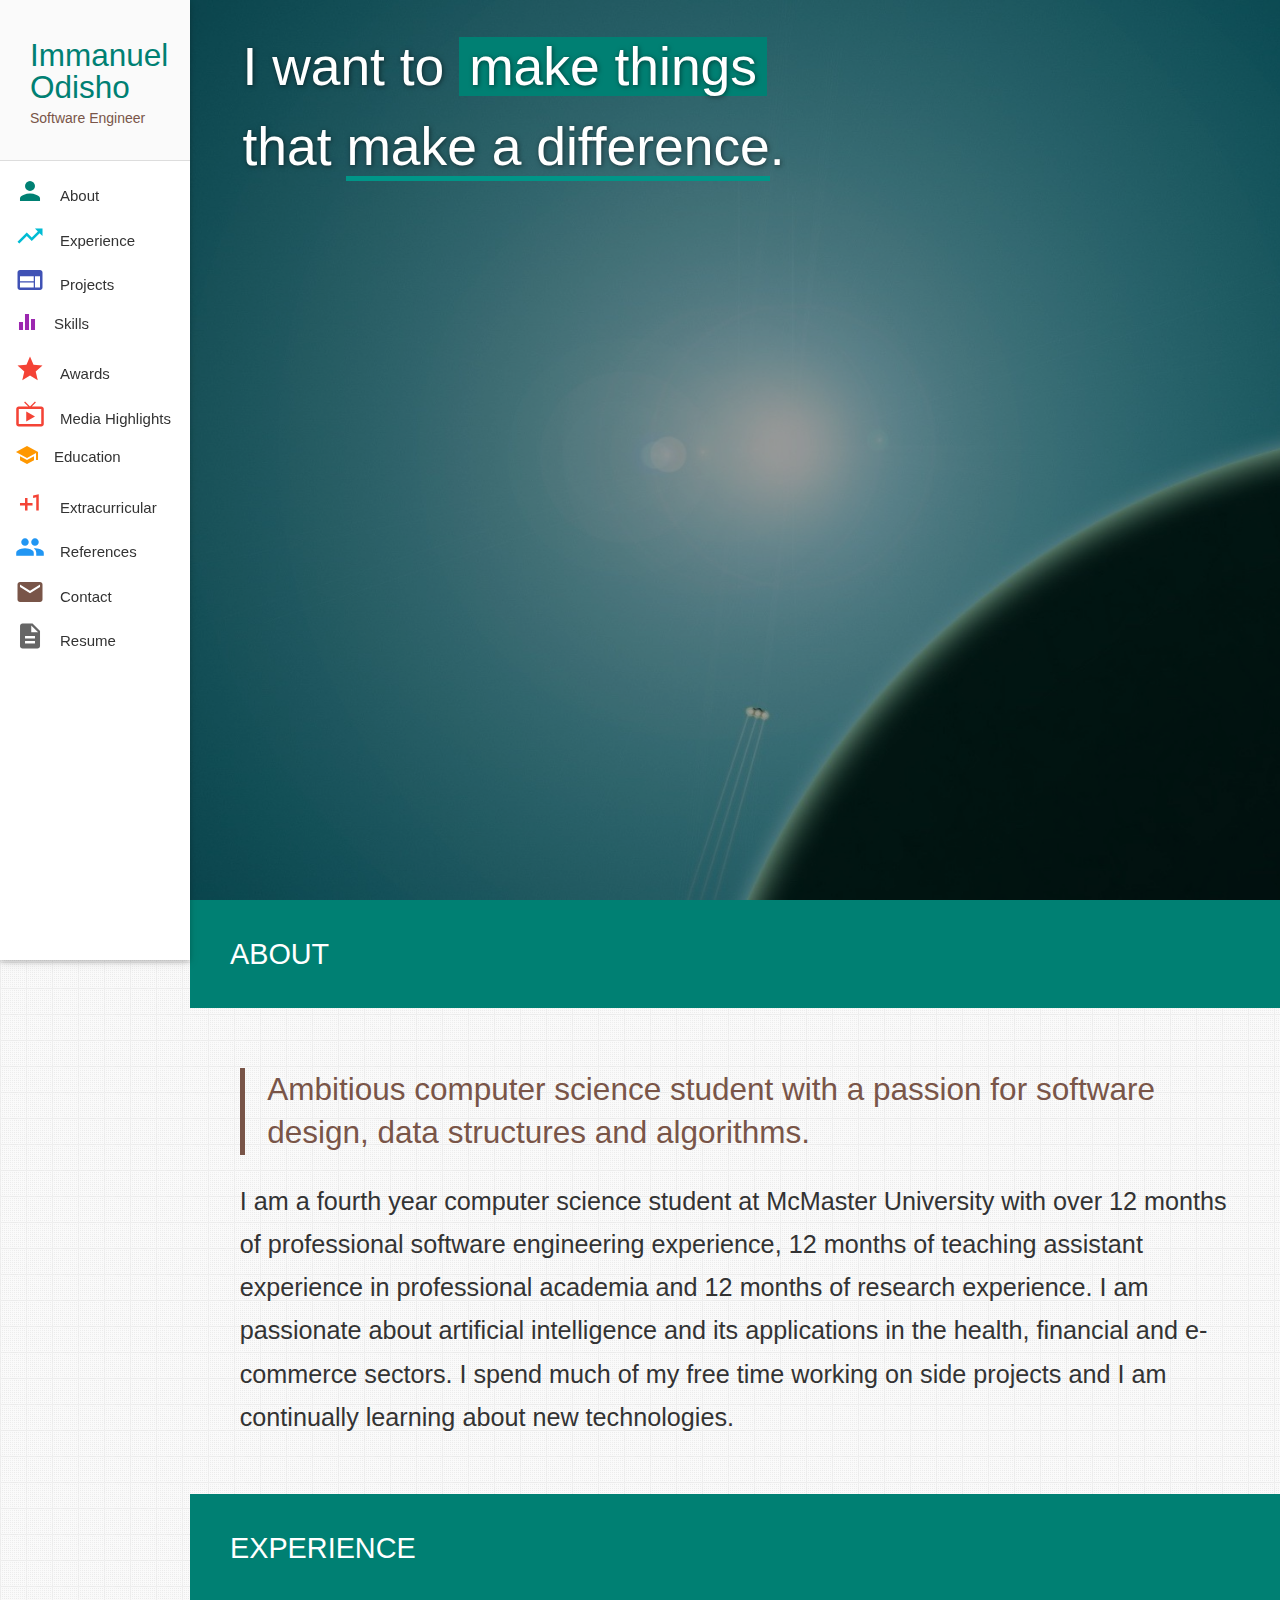
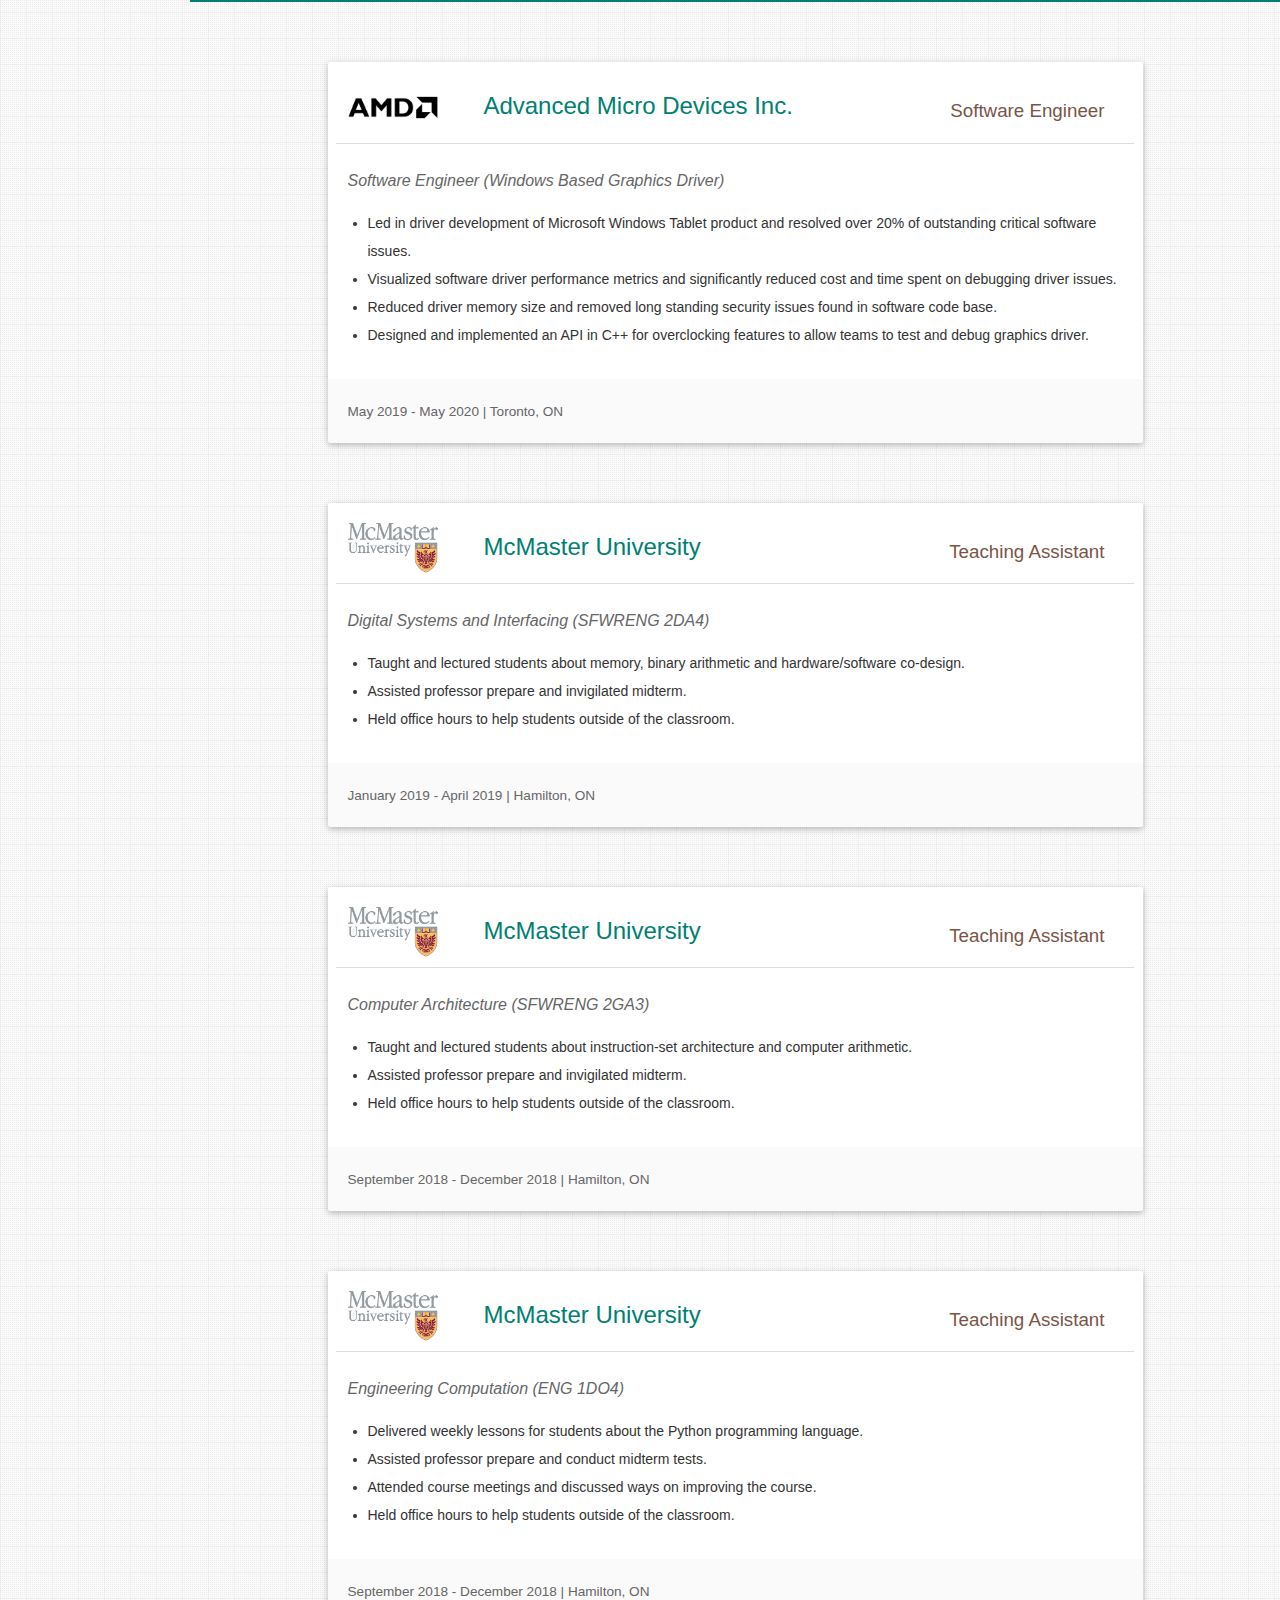
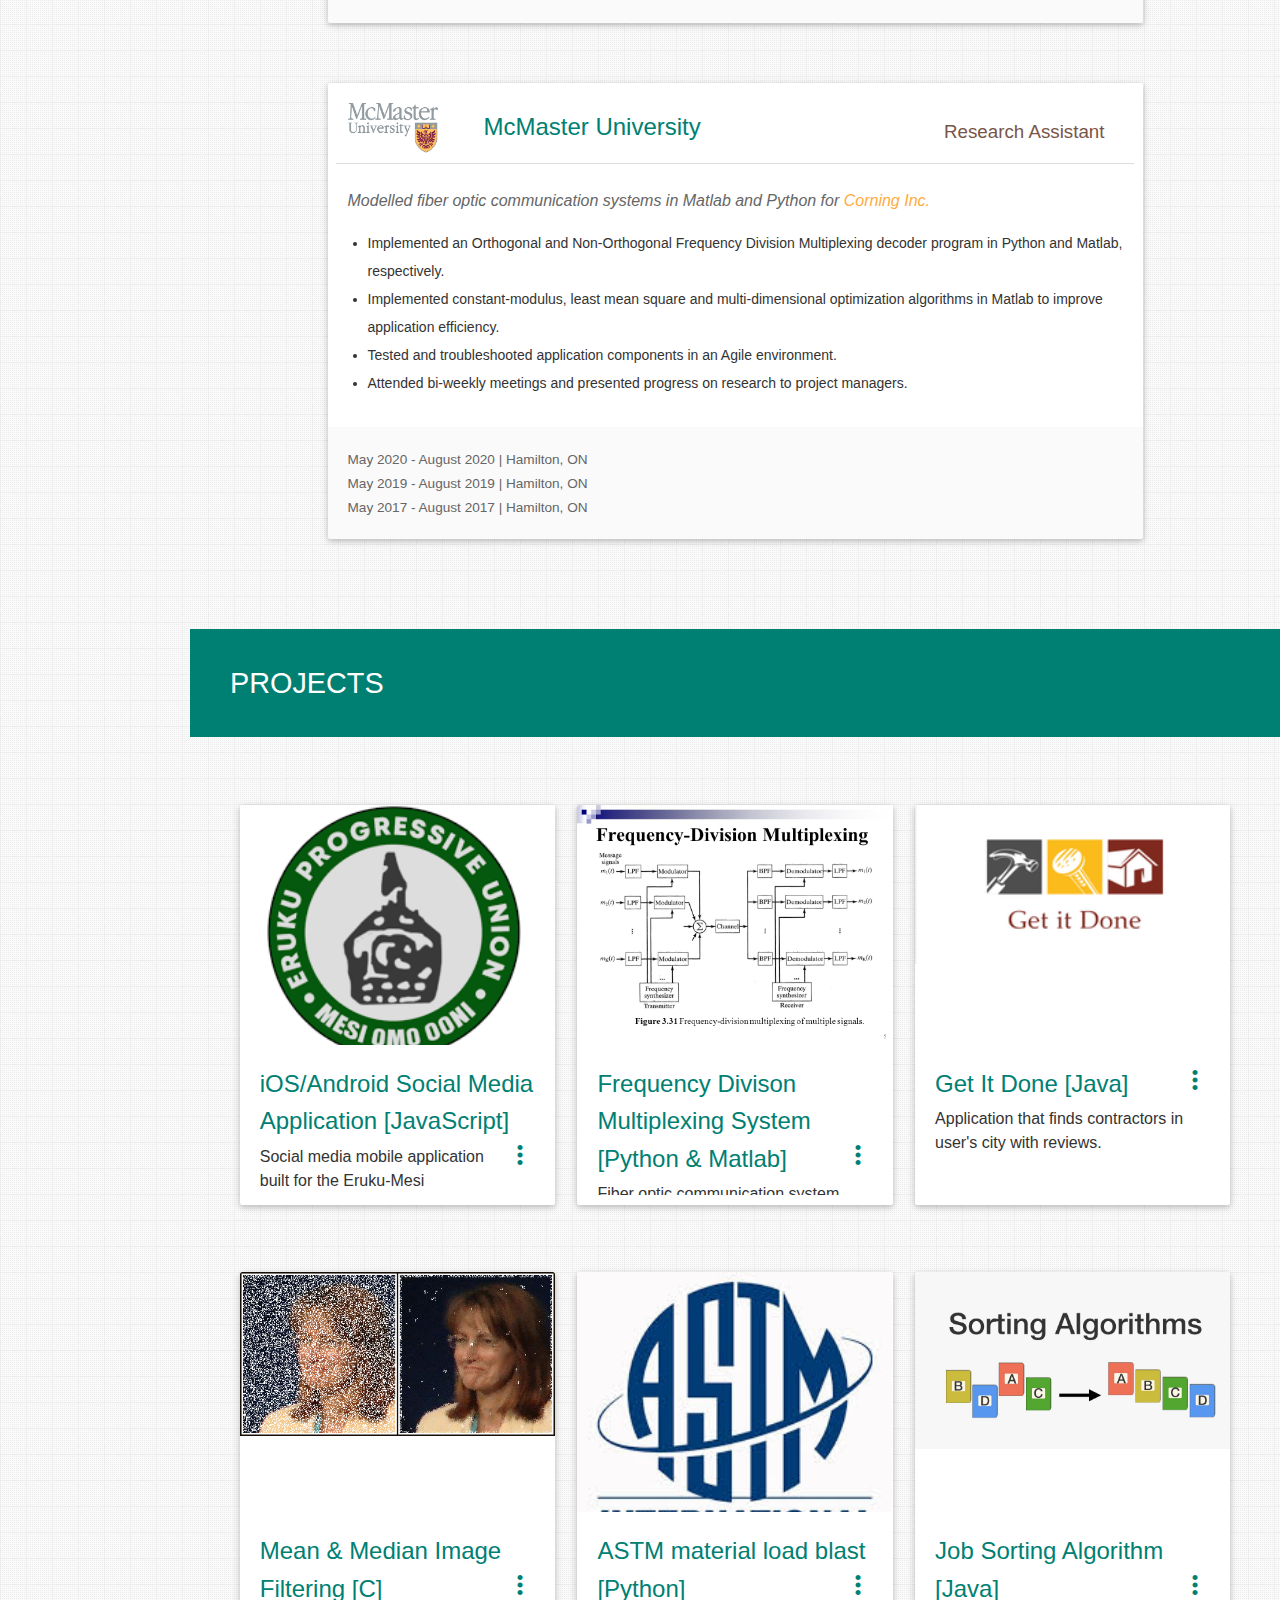
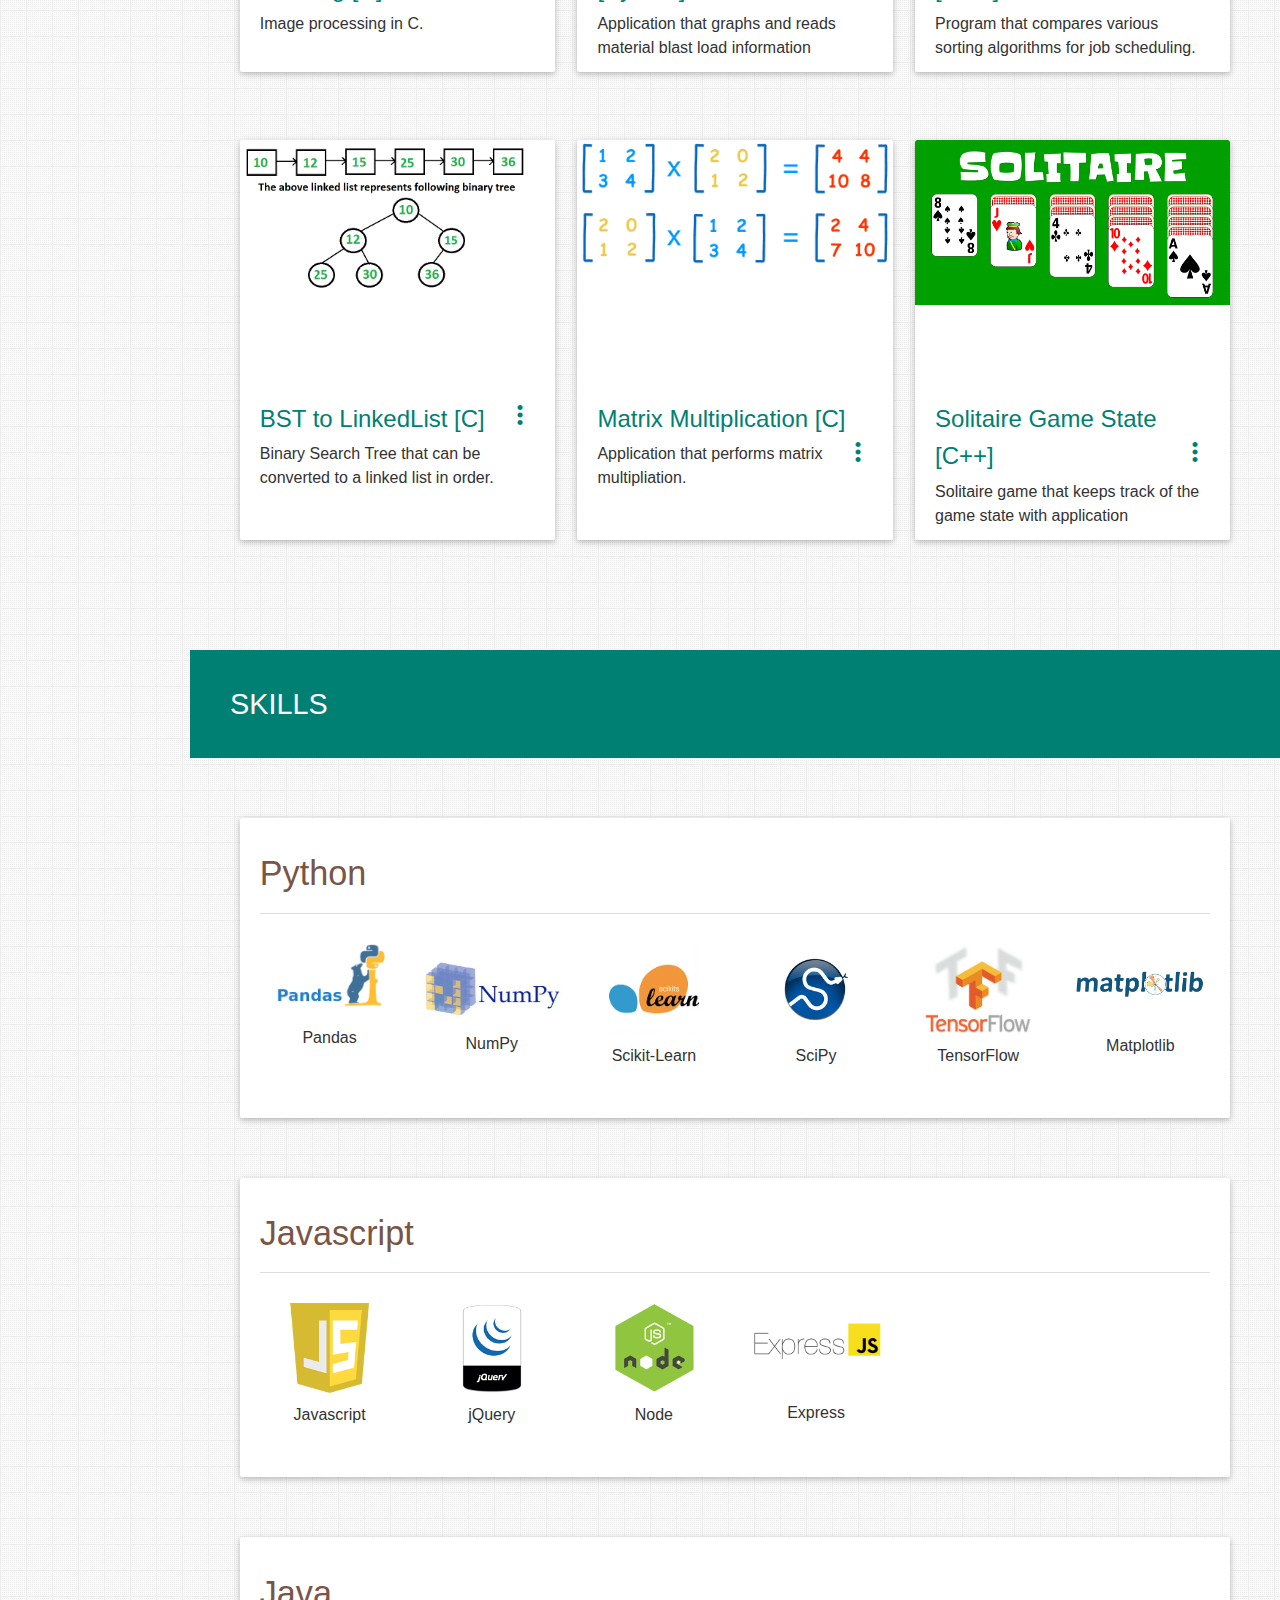
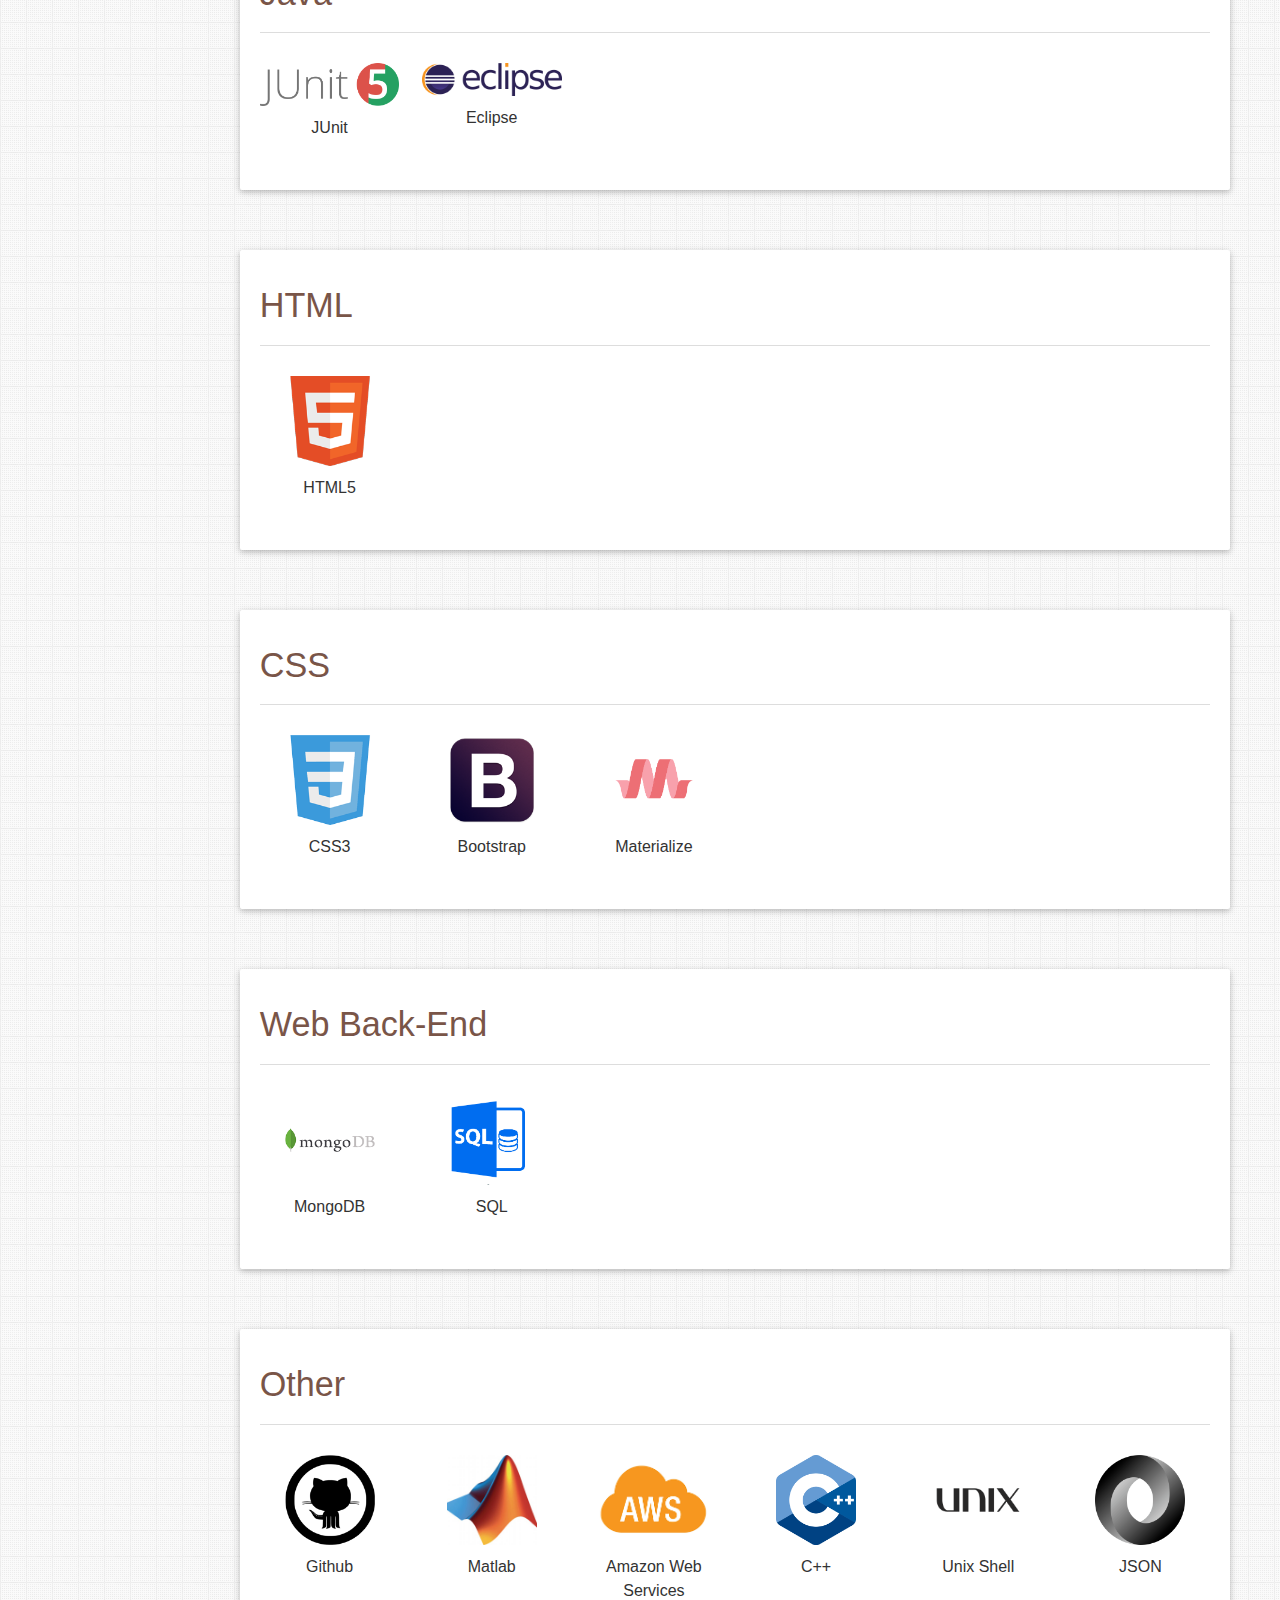
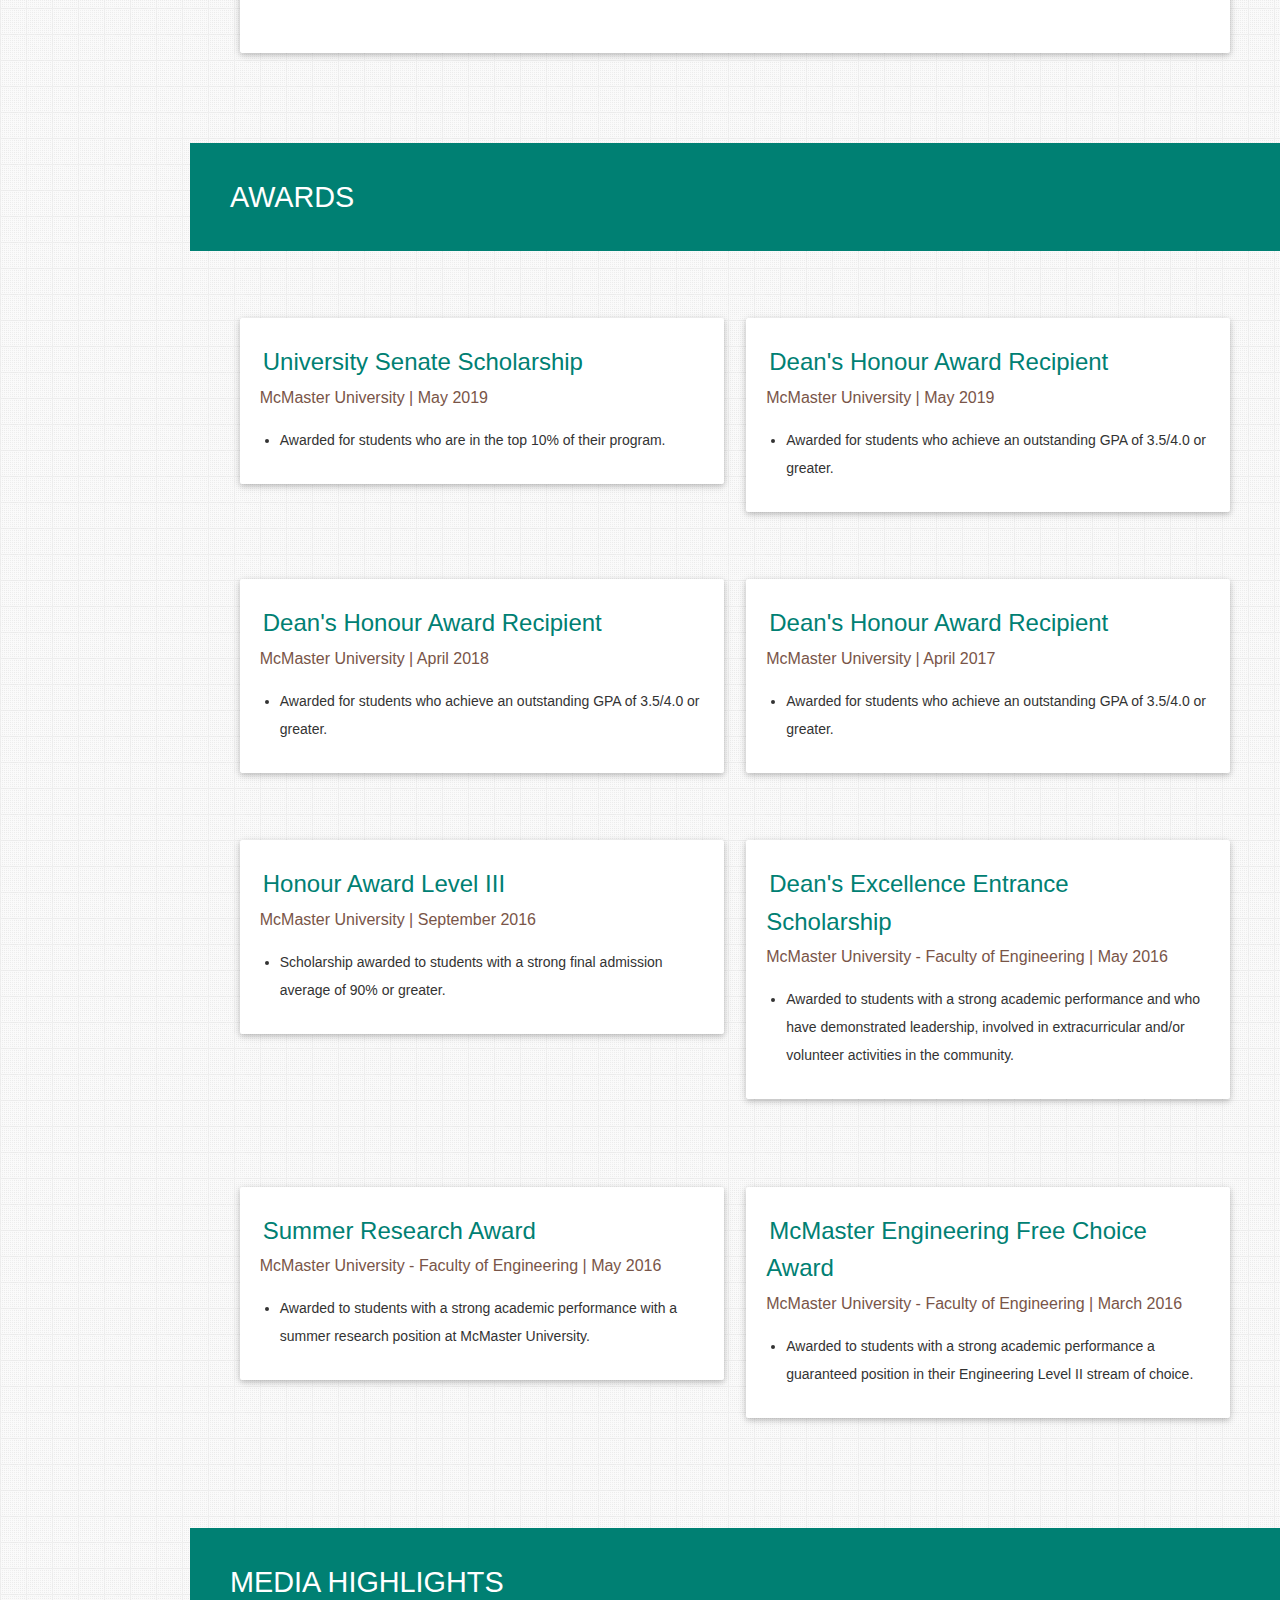
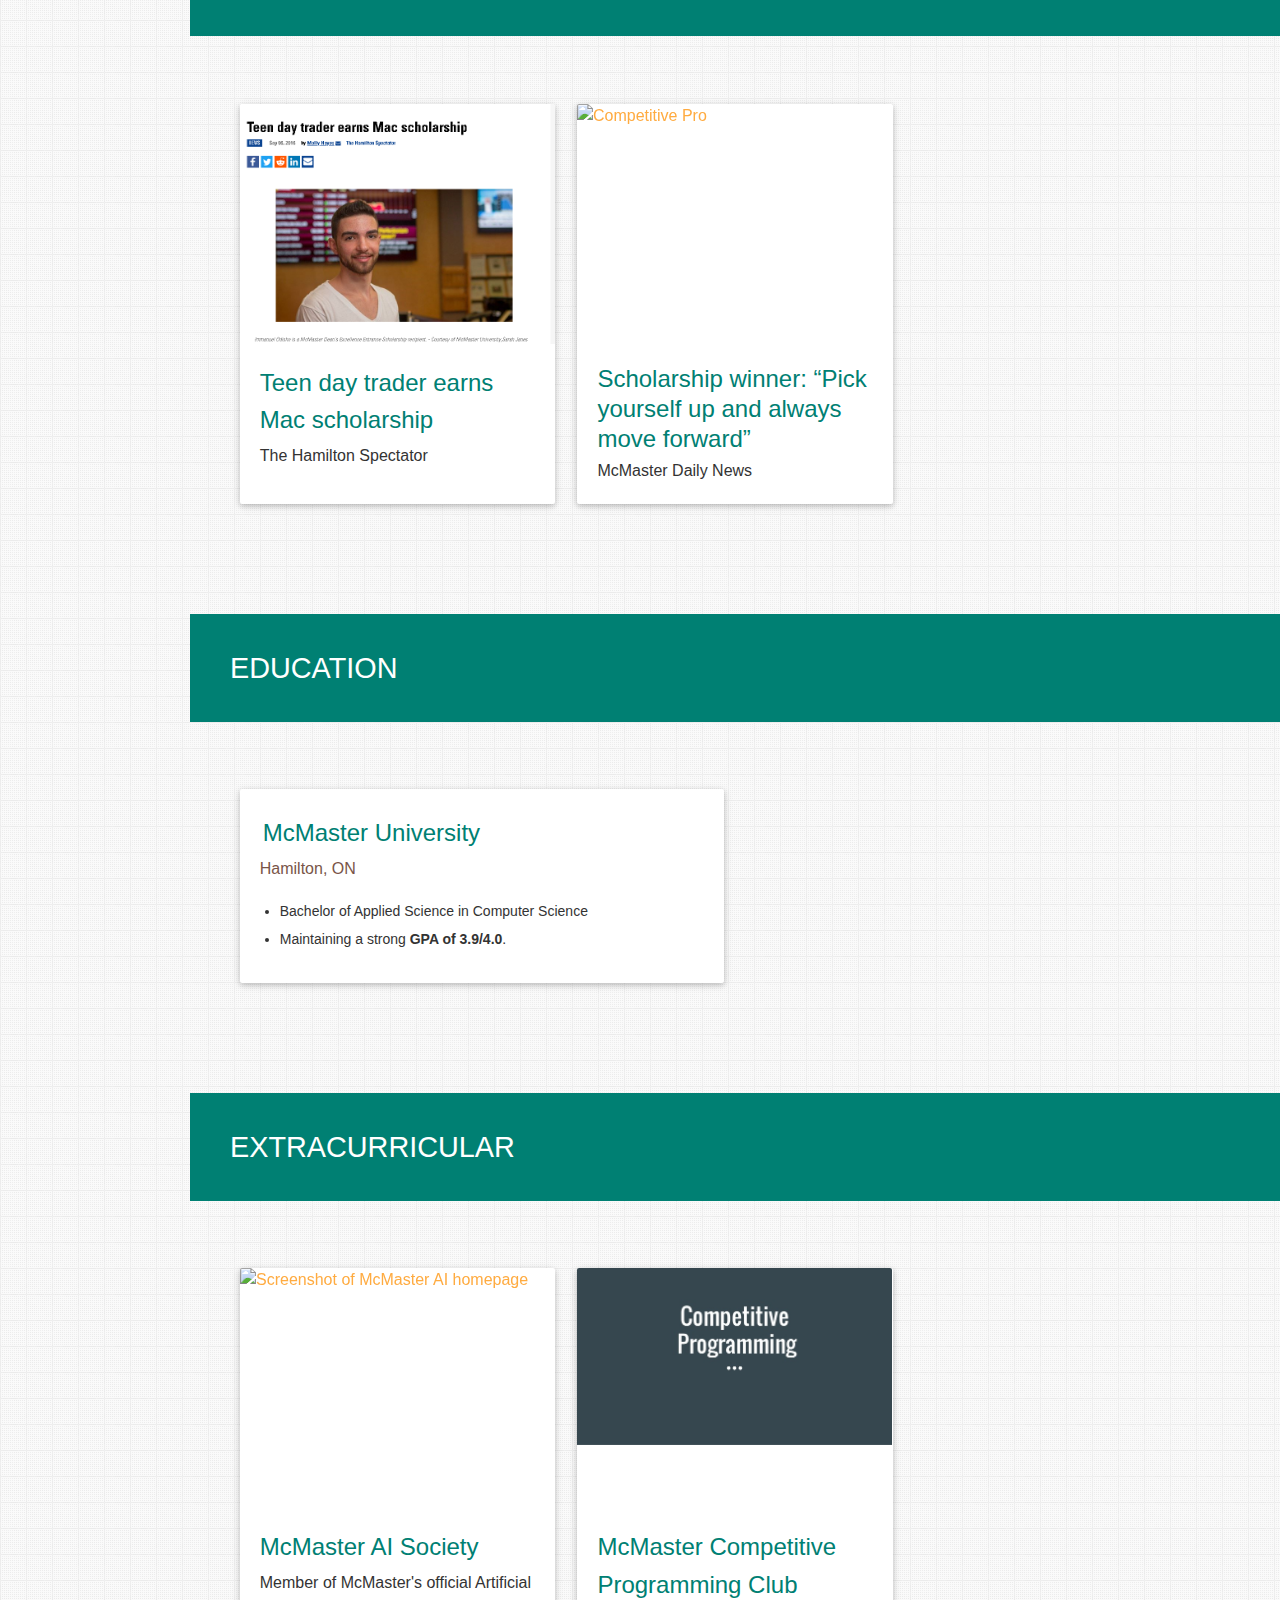
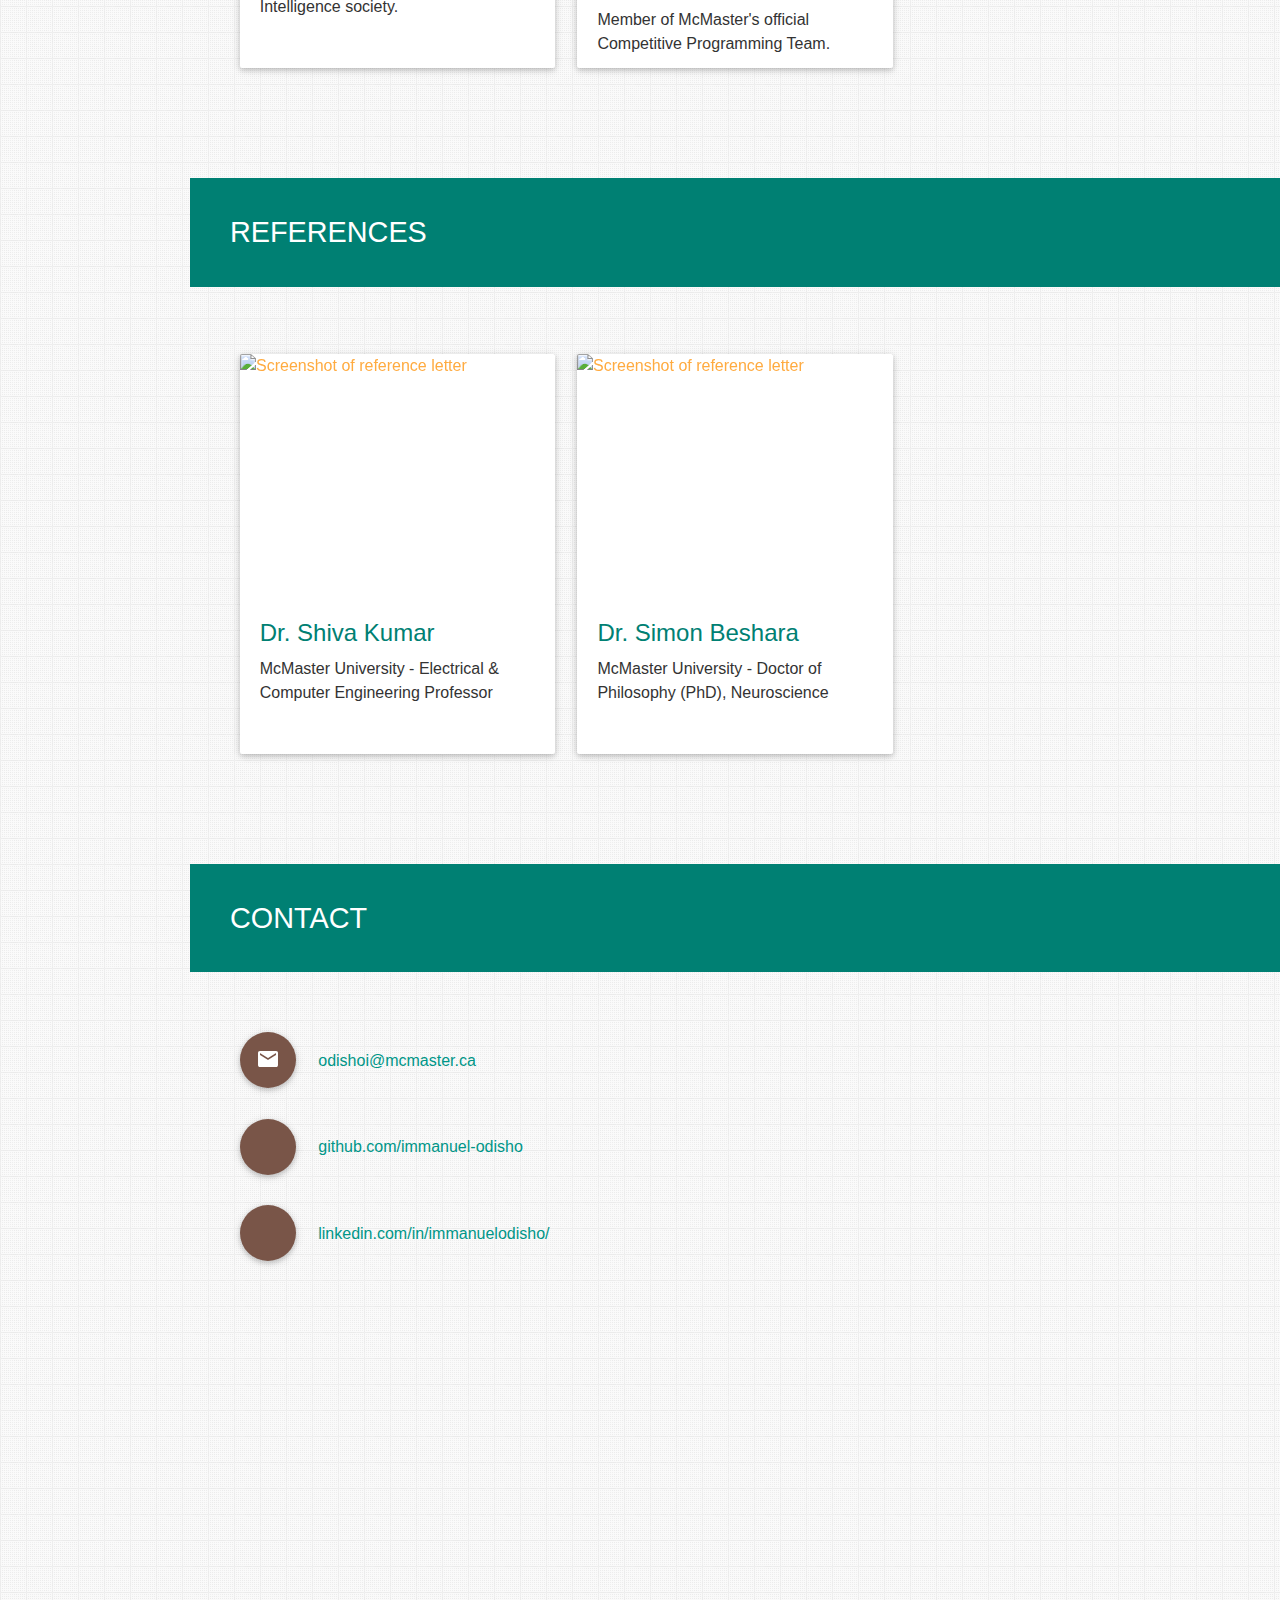
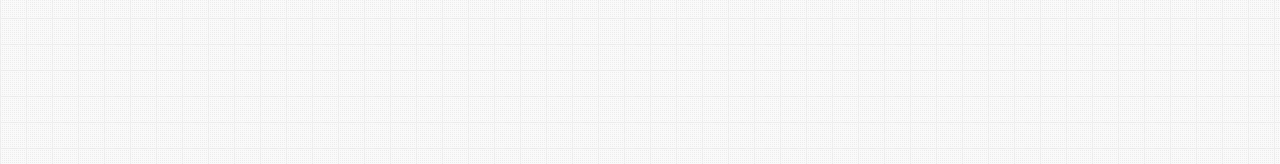
==== public/index.html @ d3ae73c1 "update relative paths" ====
<!DOCTYPE html>
<html lang="en"><head><meta http-equiv="Content-Type" content="text/html; charset=UTF-8">
    
    <meta name="viewport" content="width=device-width initial-scale=1">
    <meta http-equiv="X-UA-Compatible" content="IE=edge">
    <!-- Materialize - Compiled and minified CSS-->
    <link rel="stylesheet" href="./static/css/materialize.min.css">
    <!-- Font Awesome Icon - CSS-->
    <link rel="stylesheet" href="https://use.fontawesome.com/releases/v5.2.0/css/all.css" integrity="sha384-hWVjflwFxL6sNzntih27bfxkr27PmbbK/iSvJ+a4+0owXq79v+lsFkW54bOGbiDQ" crossorigin="anonymous">
     <link href="https://fonts.googleapis.com/icon?family=Material+Icons" rel="stylesheet">
    <!-- Custom Styles-->
    <link rel="stylesheet" href="./static/css/style.css">
    <title>Immanuel Odisho | Software Engineer</title>
    <!-- Open Graph-->
    <meta property="og:locale" content="en_US">
    <meta property="og:type" content="website">
    <meta property="og:title" content="Immanuel Odisho | Software Engineer">
    <meta property="og:description" content="I want to make things that make a difference.">
    <meta property="og:url" content="immanuelodisho.com">
    <meta property="og:site_name" content="Immanuel Odisho | Software Engineer">
    <meta property="article:publisher" content="immanuelodisho.com">
    <meta name="author" content="Immanule Odisho">
    <meta name="description" content="I want to make things that make a difference.">
    <meta name="msapplication-TileColor" content="#ffffff">
    <meta name="theme-color" content="#ffffff">
    <link rel="icon" type="image/png" sizes="192x192" href="http://immanuelodisho.com/static/img/android-icon-192x192.png">

  </head>
  <body>
    <!-- Navigation Menu-->
    <nav class="hide-on-small-only">
      <ul class="side-nav fixed section table-of-contents">
        <li class="logo"><a id="logo-container" aria-label="Navigate to the beginning of the page" href="#intro" class="brand-logo teal-text active">
            <h1>Immanuel Odisho<span class="brown-text light">Software Engineer</span></h1></a></li>
        <li class="bold"><a aria-label="Navigate to the About section" href="#about" class="waves-effect waves-dark teal-text"><i class="material-icons small">person</i><span>About</span></a></li>
        <li class="bold"><a aria-label="Navigate to the Experience section" href="#experience" class="waves-effect waves-dark cyan-text"><i class="material-icons small">trending_up</i><span>Experience</span></a></li>
        <li class="bold"><a aria-label="Navigate to the Projects section" href="#projects" class="waves-effect waves-dark indigo-text"><i class="material-icons small">web</i><span>Projects</span></a></li>
        <li class="bold"><a aria-label="Navigate to the Skills section" href="#skills" class="waves-effect waves-dark purple-text"><i class="material-icons">equalizer</i><span>Skills</span></a></li>
        <li class="bold"><a aria-label="Navigate to the Awards section" href="#awards" class="waves-effect waves-dark red-text"><i class="material-icons small">grade</i><span>Awards</span></a></li>
        <li class="bold"><a aria-label="Navigate to the Media Highlights section" href="#media-highlights" class="waves-effect waves-dark red-text"><i class="material-icons small">live_tv</i><span>Media Highlights</span></a></li>
        <li class="bold"><a aria-label="Navigate to the Education section" href="#education" class="waves-effect waves-dark orange-text"><i class="material-icons">school</i><span>Education</span></a></li>
        <li class="bold"><a aria-label="Navigate to the extracurricular section" href="#extracurricular" class="waves-effect waves-dark red-text"><i class="material-icons small">plus_one</i><span>Extracurricular</span></a></li>
        <li class="bold"><a aria-label="Navigate to the References section" href="#references" class="waves-effect waves-dark blue-text"><i class="material-icons small">people</i><span>References</span></a></li>
        <li class="bold"><a aria-label="Navigate to the Contact section" href="#contact" class="waves-effect waves-dark brown-text"><i class="material-icons small">email</i><span>Contact</span></a></li>
        <li class="bold"><a aria-label="Open Immanuel resume" href="https://drive.google.com/file/d/1Aqp8Nbj90YHOdrO3Jt0qPQh-LtTSHjSW/view?usp=sharing" class="waves-effect waves-dark grey-text"><i class="material-icons small">description</i><span>Resume</span></a></li>
      </ul>
    </nav>
    <nav class="hide-on-large only trigger z-depth-1"><a aria-label="Toggle visibility of the mobile navbar" href="#" data-activates="slide-out" class="button-collapse"><i class="material-icons small">menu</i></a>
      <div class="name-title"><a id="name" aria-label="Navigate to the beginning of the page" href="#main" class="teal-text">Immanuel Odisho</a><span class="brown-text light">Software Engineer</span></div>
    </nav>
    <nav class="hide-on-large only">
      <ul id="slide-out" class="side-nav" style="width: 190px; left: -200px;">
        <li class="bold"><a aria-label="Navigate to the About section" href="#about" class="waves-effect waves-dark teal-text"><i class="material-icons small">person</i><span>About</span></a></li>
        <li class="bold"><a aria-label="Navigate to the Experience section" href="#experience" class="waves-effect waves-dark cyan-text"><i class="material-icons small">trending_up</i><span>Experience</span></a></li>
        <li class="bold"><a aria-label="Navigate to the Projects section" href="#projects" class="waves-effect waves-dark indigo-text"><i class="material-icons small">web</i><span>Projects</span></a></li>
        <li class="bold"><a aria-label="Navigate to the Skills section" href="#skills" class="waves-effect waves-dark purple-text"><i class="material-icons small">equalizer</i><span>Skills</span></a></li>
        <li class="bold"><a aria-label="Navigate to the Awards section" href="#awards" class="waves-effect waves-dark red-text"><i class="material-icons small">grade</i><span>Awards</span></a></li>
        <li class="bold"><a aria-label="Navigate to the media Highlights section" href="#media-highlights" class="waves-effect waves-dark red-text"><i class="material-icons small">live_tv</i><span>Media Highlights</span></a></li>
        <li class="bold"><a aria-label="Navigate to the Education section" href="#education" class="waves-effect waves-dark orange-text"><i class="material-icons small">school</i><span>Education</span></a></li>
        <li class="bold"><a aria-label="Navigate to the extracurricular section" href="#extracurricular" class="waves-effect waves-dark"><i class="material-icons small">plus_one</i><span>Extracurricular</span></a></li>
        <li class="bold"><a aria-label="Navigate to the references section" href="#references" class="waves-effect waves-dark blue-text"><i class="material-icons small">people</i><span>References</span></a></li>
        <li class="bold"><a aria-label="Navigate to the Contact section" href="#contact" class="waves-effect waves-dark brown-text"><i class="material-icons small">email</i><span>Contact</span></a></li>
        <li class="bold"><a aria-label="Open Immanuel's Resume" href="https://drive.google.com/file/d/1Aqp8Nbj90YHOdrO3Jt0qPQh-LtTSHjSW/view?usp=sharing" class="waves-effect waves-dark grey-text"><i class="material-icons small">description</i><span>Resume</span></a></li>
      </ul>
    </nav>
    <!-- Main Content-->
    <main>
      <section id="intro" class="section scrollspy full-height">
        <div class="overlay"></div>
        <div class="container">
          <h2>I want to <span class="teal">make things</span><br>that <span class="underline">make a difference</span>.</h2>
        </div>
      </section>
      <section id="about" class="section scrollspy">
        <h3 class="page-title white-text teal">About</h3>
        <div class="container flow-text">
          <blockquote>
            <h2>Ambitious computer science student with a passion for software design, data structures and algorithms.</h2>
          </blockquote>
          <p>I am a fourth year computer science student at McMaster University with over 12 months of professional <strong>software engineering experience</strong>, 12 months of <strong>teaching assistant experience in professional academia</strong> and 12 months of <strong>research experience</strong>. I am passionate about artificial intelligence and its applications in the health, financial and e-commerce sectors. I spend much of my free time working on side projects and I am continually learning about new technologies.  </p>
        </div>
      </section>
      <section id="experience" class="section scrollspy">
        <h3 class="page-title white-text teal">Experience</h3>
        <div class="container">
          <div class="card">
            <div class="card-content">
              <div class="row">
                <div class="col s12 m2"><a href="https://www.amd.com" target="_blank"><img alt="AMD logo" src="./static/img/amd.png" class="responsive-img center-block"></a></div>
                <div class="col s12 m10">
                  <p><span class="card-title"><a href="https://www.amd.com" target="_blank" class="teal-text hoverline">Advanced Micro Devices Inc.</a></span></p>
                </div>
              </div>
              <div class="role brown-text">Software Engineer</div>
              <p><em class="grey-text">Software Engineer (Windows Based Graphics Driver)</em></p>
              <ul>
                <li>Led in driver development of Microsoft Windows Tablet product and resolved over 20% of outstanding critical software issues.</li>
                <li>Visualized software driver performance metrics and significantly reduced cost and time spent on debugging driver issues.</li>
                <li>Reduced driver memory size and removed long standing security issues found in software code base.</li>
                <li>Designed and implemented an API in C++ for overclocking features to allow teams to test and debug graphics driver.</li>
              </ul>
            </div>
            <div class="card-action"><span>May 2019 - May 2020  |  Toronto, ON</span></div>
          </div>
          <div class="card">
            <div class="card-content">
              <div class="row">
                <div class="col s12 m2"><a href="https://www.eng.mcmaster.ca/cas" target="_blank"><img alt="McMaster University logo" src="./static/img/download.png" class="responsive-img center-block"></a></div>
                <div class="col s12 m10">
                  <p><span class="card-title"><a href="https://www.eng.mcmaster.ca/cas" target="_blank" class="teal-text hoverline">McMaster University</a></span></p>
                </div>
              </div>
              <div class="role brown-text">Teaching Assistant</div>
              <p><em class="grey-text">Digital Systems and Interfacing (SFWRENG 2DA4)</em></p>
              <ul>
                <li>Taught and lectured students about memory, binary arithmetic and hardware/software co-design.</li>
                <li>Assisted professor prepare and invigilated midterm.</li>
                <li>Held office hours to help students outside of the classroom.</li>
              </ul>
            </div>
            <div class="card-action"><span>January 2019 - April 2019  |  Hamilton, ON</span></div>
          </div>
          <div class="card">
            <div class="card-content">
              <div class="row">
                <div class="col s12 m2"><a href="https://www.eng.mcmaster.ca/cas" target="_blank"><img alt="McMaster University logo" src="./static/img/download.png" class="responsive-img center-block"></a></div>
                <div class="col s12 m10">
                  <p><span class="card-title"><a href="https://www.eng.mcmaster.ca/cas" target="_blank" class="teal-text hoverline">McMaster University</a></span></p>
                </div>
              </div>
              <div class="role brown-text">Teaching Assistant</div>
              <p><em class="grey-text">Computer Architecture (SFWRENG 2GA3)</em></p>
              <ul>
                <li>Taught and lectured students about instruction-set architecture and computer arithmetic.</li>
                <li>Assisted professor prepare and invigilated midterm.</li>
                <li>Held office hours to help students outside of the classroom.</li>
              </ul>
            </div>
            <div class="card-action"><span>September 2018 - December 2018  |  Hamilton, ON</span></div>
          </div>
          <div class="card">
            <div class="card-content">
              <div class="row">
                <div class="col s12 m2"><a href="https://www.eng.mcmaster.ca/cas" target="_blank"><img alt="McMaster University logo" src="./static/img/download.png" class="responsive-img center-block"></a></div>
                <div class="col s12 m10">
                  <p><span class="card-title"><a href="https://www.eng.mcmaster.ca/cas" target="_blank" class="teal-text hoverline">McMaster University</a></span></p>
                </div>
              </div>
              <div class="role brown-text">Teaching Assistant</div>
              <p><em class="grey-text">Engineering Computation (ENG 1DO4)</em></p>
              <ul>
                <li>Delivered weekly lessons for students about the Python programming language.</li>
                <li>Assisted professor prepare and conduct midterm tests.</li>
                <li>Attended course meetings and discussed ways on improving the course.</li>
                <li>Held office hours to help students outside of the classroom.</li>
              </ul>
            </div>
            <div class="card-action"><span>September 2018 - December 2018  |  Hamilton, ON</span></div>
          </div>
          <div class="card">
            <div class="card-content">
              <div class="row">
                <div class="col s12 m2"><a href="https://www.eng.mcmaster.ca/cas" target="_blank"><img alt="McMaster University logo" src="./static/img/download.png" class="responsive-img center-block"></a></div>
                <div class="col s12 m10">
                  <p><span class="card-title"><a href="https://www.eng.mcmaster.ca/cas" target="_blank" class="teal-text hoverline">McMaster University</a></span></p>
                </div>
              </div>
              <div class="role brown-text">Research Assistant</div>
              <p><em class="grey-text">Modelled fiber optic communication systems in Matlab and Python for <a id="corning" href="https://www.corning.com/worldwide/en.html">Corning Inc.</a></em></p>
             <ul>
                <li>Implemented an Orthogonal and Non-Orthogonal Frequency Division Multiplexing decoder program in Python and Matlab, respectively.</li>
                <li>Implemented constant-modulus, least mean square and multi-dimensional optimization algorithms in Matlab to 
                improve application efficiency.</li>
                <li>Tested and troubleshooted application components in an Agile environment.</li>
                <li>Attended bi-weekly meetings and presented progress on research to project managers.</li>
              </ul>
            </div>
            <div class="card-action">
              <span>May 2020 -  August 2020 |  Hamilton, ON</span>
              <br>
              <span>May 2019 -  August 2019 |  Hamilton, ON</span>
              <br>
              <span>May 2017 -  August 2017 |  Hamilton, ON</span>
            </div>
          </div>          
      </section>
      <section id="projects" class="section scrollspy">
        <h3 class="page-title white-text teal">Projects</h3>
        <div class="container">
          <div class="row">
            <!-- Eruku Mesi-->
            <div class="col s12 m6 l4">
              <div class="card medium">
                <div class="card-image waves-effect waves-block waves-light"><img alt="Eruku Mesi Social Media Logo" src="./static/img/erukumesi.png" class="activator"></div>
                <div class="card-content"><span class="card-title activator teal-text hoverline">iOS/Android Social Media Application [JavaScript]<i class="material-icons small right">more_vert</i></span>
                  <p>Social media mobile application built for the Eruku-Mesi community. </p>
                </div>
                <div class="card-reveal"><span class="card-title brown-text">Accomplishments<i class="material-icons small right">close</i></span>
                  <ul>
                    <li><strong>Implemented a RESTful back-end API in Express JS to allow users to view, edit, post, and share stories to their timeline.</strong></li>
                    <li><strong>Engineered a user authentication login system that allows users to securely login to the application using SHA256 encryption.</strong></li>
                    <li><strong>Designed and created front-end user interface using React Native to support cross platform use on both iOS and Android.</strong></li>
                  </ul>
                  <div class="card-action"><a aria-label="Visit the GitHub repo for Eruku Mesi project" href="https://gitlab.cas.mcmaster.ca/tut/eruku-mesi" target="_blank" data-position="top" data-tooltip="View Source" class="btn-floating btn-large waves-effect waves-light brown tooltipped"><i class="material-icons small">launch</i></a></div>
                </div>
              </div>
            </div>
            <!-- OFDM-->
            <div class="col s12 m6 l4">
              <div class="card medium">
                <div class="card-image waves-effect waves-block waves-light"><img alt="Screenshot of Orthogonal Frequency Division Multiplexing System" src="./static/img/ofdm.jpg" class="activator"></div>
                <div class="card-content"><span class="card-title activator teal-text hoverline">Frequency Divison Multiplexing System [Python & Matlab]<i class="material-icons small right">more_vert</i></span>
                  <p>Fiber optic communication system (proprietary code, see reference). </p>
                </div>
                <div class="card-reveal"><span class="card-title brown-text">Accomplishments<i class="material-icons small right">close</i></span>
                  <ul>
                    <li><strong>Implemented multi-variable optmization and constant modulus algorithms</strong></li>
                    <li><strong>Added laser phase noise and viterbi equalizer algorithm for multiple subcarriers</strong></li>
                    <li>Implemented adaptive phase rotation with polarization exchange<strong></strong></li>
                  </ul>
                  <div class="card-action"><a aria-label="Visit the GitHub repo for this project" href="#references" target="_blank" data-position="top" data-tooltip="Proprietary - See Dr. Shiva Kumar reference" class="btn-floating btn-large waves-effect waves-light brown tooltipped"><i class="material-icons small">launch</i></a></div>
                </div>
              </div>
            </div>
            <!-- Get it Done-->
            <div class="col s12 m6 l4">
              <div class="card medium">
                <div class="card-image waves-effect waves-block waves-light"><img alt="Get It Done logo" src="./static/img/logo.png" class="activator"></div>
                <div class="card-content"><span class="card-title activator teal-text hoverline">Get It Done [Java]<i class="material-icons small right">more_vert</i></span>
                  <p>Application that finds contractors in user's city with reviews.</p>
                </div>
                <div class="card-reveal"><span class="card-title brown-text">Accomplishments<i class="material-icons small right">close</i></span>
                  <ul>
                    <li>Implemented <strong>Breadth and Depth First Search</strong></li>
                    <li>Implemented and tested <strong>sorting algorithms</strong></li>
                    <li>Calculated distance to user address with <strong>Google API</strong></li>
                    <li>GUI made with <strong>Java </strong>Swing plugin</li>
                  </ul>
                  <div class="card-action"><a aria-label="Visit the GitHub repo for this project" href="https://github.com/immanuel-odisho/Get-it-Done" target="_blank" data-position="top" data-tooltip="View Source" class="btn-floating btn-large waves-effect waves-light brown tooltipped"><i class="material-icons small">launch</i></a></div>
                </div>
              </div>
            </div>
            <!-- Mean and Median Image filtering-->
            <div class="col s12 m6 l4">
              <div class="card medium">
                <div class="card-image waves-effect waves-block waves-light"><img alt="Image filtering image" src="./static/img/filter.png" class="activator"></div>
                <div class="card-content"><span class="card-title activator teal-text hoverline">Mean & Median Image Filtering [C]<i class="material-icons small right">more_vert</i></span>
                  <p>Image processing in C.</p>
                </div>
                <div class="card-reveal"><span class="card-title brown-text">Accomplishments<i class="material-icons small right">close</i></span>
                  <ul>
                    <li><strong>Implemeted mean and median image filtering in C for improving image quality.</strong></li>
                    <li>Zero <strong>memory leakage</strong>.</li>
                    <li><strong>Modular design</strong>.</li>
                  </ul>
                  <div class="card-action"><a aria-label="Visit the GitHub repo for this project" href="https://github.com/immanuel-odisho/Mean-and-Median-Image-Filter" target="_blank" data-position="top" data-tooltip="View Source" class="btn-floating btn-large waves-effect waves-light brown tooltipped"><i class="material-icons small">launch</i></a></div>
                </div>
              </div>
            </div>
            <!-- Material Load Blast-->
            <div class="col s12 m6 l4">
              <div class="card medium">
                <div class="card-image waves-effect waves-block waves-light"><img alt="ASTM international logo" src="./static/img/astm.jpg" class="activator"></div>
                <div class="card-content"><span class="card-title activator teal-text hoverline">ASTM material load blast [Python]<i class="material-icons small right">more_vert</i></span>
                  <p>Application that graphs and reads material blast load information provided by ASTM.</p>
                </div>
                <div class="card-reveal"><span class="card-title brown-text">Accomplishments<i class="material-icons small right">close</i></span>
                  <ul>
                    <li>Reading and using ill-structured <strong>database</strong>.</li>
                    <li>Use of <strong>matplotlib </strong> and <strong>Pandas</strong>.</li>
                    <li>Tested path coverage with <strong>Pytest</strong>.</li>
                  </ul>
                  <div class="card-action"><a aria-label="Visit the GitHub repo for this project" href="https://github.com/immanuel-odisho/ASTM-Material-Load-Blast" data-position="top" data-tooltip="View Source" class="btn-floating btn-large waves-effect waves-light brown tooltipped"><i class="material-icons small">launch</i></a></div>
                </div>
              </div>
            </div>
            <!-- Sorting Algorithms Analysis-->
            <div class="col s12 m6 l4">
              <div class="card medium">
                <div class="card-image waves-effect waves-block waves-light"><img alt="Sorting picture" src="./static/img/sorting.jpg" class="activator"></div>
                <div class="card-content"><span class="card-title activator teal-text hoverline">Job Sorting Algorithm [Java]<i class="material-icons small right">more_vert</i></span>
                  <p>Program that compares various sorting algorithms for job scheduling.</p>
                </div>
                <div class="card-reveal"><span class="card-title brown-text">Accomplishments<i class="material-icons small right">close</i></span>
                  <ul>
                    <li>Implemented <strong>Heap Sort</strong></li>
                    <li>Implemented <strong>Insertion Sort</strong></li>
                    <li>Implemented <strong>Merge Sort</strong></li>
                    <li>Implemented <strong>Binary Search Insertion Sort</strong></li>
                  </ul>
                  <div class="card-action"><a aria-label="Visit the GitHub repo for this project" href="https://github.com/immanuel-odisho/Sort-Testing-Performace" target="_blank" data-position="top" data-tooltip="View Source" class="btn-floating btn-large waves-effect waves-light brown tooltipped"><i class="material-icons small">launch</i></a></div>
                </div>
              </div>
            </div>
            <!-- BST to LinkedList-->
            <div class="col s12 m6 l4">
              <div class="card medium">
                <div class="card-image waves-effect waves-block waves-light"><img alt="Binary Search Tree" src="./static/img/BST.png" class="activator"></div>
                <div class="card-content"><span class="card-title activator teal-text hoverline">BST to LinkedList [C]<i class="material-icons small right">more_vert</i></span>
                  <p>Binary Search Tree that can be converted to a linked list in order.</p>
                </div>
                <div class="card-reveal"><span class="card-title brown-text">Accomplishments<i class="material-icons small right">close</i></span>
                  <ul>
                    <li>Strong understanding of <strong>Binary Search Tree</strong>s</li>
                    <li>Strong understanding of <strong>Linked Lists</strong></li>
                    <li>Tree Traversal</li>
                  </ul>
                  <div class="card-action"><a aria-label="Visit the GitHub repo for this project" href="https://github.com/immanuel-odisho/BST_LinkedList" target="_blank" data-position="top" data-tooltip="View Source" class="btn-floating btn-large waves-effect waves-light brown tooltipped"><i class="material-icons small">launch</i></a></div>
                </div>
              </div>
            </div>
            <!-- Matrix multi-->
            <div class="col s12 m6 l4">
              <div class="card medium">
                <div class="card-image waves-effect waves-block waves-light"><img alt="" src="./static/img/matrix.jpg" class="activator"></div>
                <div class="card-content"><span class="card-title activator teal-text hoverline">Matrix Multiplication [C]<i class="material-icons small right">more_vert</i></span>
                  <p>Application that performs matrix multipliation.</p>
                </div>
                <div class="card-reveal"><span class="card-title brown-text">Accomplishments<i class="material-icons small right">close</i></span>
                  <ul>
                    <li>Understanding of <strong>Linear Algebra</strong>.</li>
                    <li>Understanding of <strong>Makefiles</strong>.</li>
                    <li>Able to perform multplication for very large matrices.</li>
                  </ul>
                  <div class="card-action"><a aria-label="Visit the GitHub repo for this project" href="https://github.com/immanuel-odisho/Matrix-Multiplication-" target="_blank" data-position="top" data-tooltip="View Source" class="btn-floating btn-large waves-effect waves-light brown tooltipped"><i class="material-icons small">launch</i></a></div>
                </div>
              </div>
            </div>
            <!-- Solitaire -->
            <div class="col s12 m6 l4">
              <div class="card medium">
                <div class="card-image waves-effect waves-block waves-light"><img alt="Solitaire game" src="./static/img/solitaire.png" class="activator"></div>
                <div class="card-content"><span class="card-title activator teal-text hoverline">Solitaire Game State [C++] <i class="material-icons small right">more_vert</i></span>
                  <p>Solitaire game that keeps track of the game state with application specifications.</p>
                </div>
                <div class="card-reveal"><span class="card-title brown-text">Accomplishments<i class="material-icons small right">close</i></span>
                  <ul>
                    <li>Strong understanding of <strong>Finite-State Machines</strong>.</li>
                    <li>Strong understanding of<strong> Object-oriented programming</strong>.</li>
                    <li><strong>Software specifications</strong>.</li>
                    <li>Doxygen and LaTeX usage.</li>
                    <li>Understanding of <strong>Makefiles</strong>.</li>
                  </ul>
                  <div class="card-action"><a aria-label="Visit this project" href="https://github.com/immanuel-odisho/Solitaire-game-state/blob/master/README.md" target="_blank" data-position="top" data-tooltip="View Source" class="btn-floating btn-large waves-effect waves-light brown tooltipped"><i class="material-icons small">launch</i></a></div>
                </div>
              </div>
            </div>
              </div>
            </div>
          </div>
        </div>
      </section>
      <section id="skills" class="section scrollspy">
        <h3 class="page-title white-text teal">Skills</h3>
        <div class="container">
          <div class="card">
            <div class="card-content">
              <h4 class="brown-text light">Python</h4>
              <div class="row text-center">
                <div class="col s4 m2"><img alt="" src="./static/img/pandas.png" class="responsive-img">Pandas</div>
                <div class="col s4 m2"><img alt="" src="./static/img/numpy.jpeg" class="responsive-img">NumPy</div>
                <div class="col s4 m2"><img alt="" src="./static/img/scikit.jpg" class="responsive-img">Scikit-Learn</div>
                <div class="col s4 m2"><img alt="" src="./static/img/scipy.png" class="responsive-img">SciPy</div>
                <div class="col s4 m2"><img alt="" src="./static/img/tensorflow.jpg" class="responsive-img">TensorFlow</div>
                <div id="matplot" class="col s4 m2"><img alt="" src="./static/img/matplotlib.png" class="responsive-img"><br>Matplotlib</div>
              </div>
            </div>
          </div>
          <div class="card">
            <div class="card-content">
              <h4 class="brown-text light">Javascript</h4>
              <div class="row text-center">
                <div class="col s4 m2"><img alt="" src="./static/img/javascript.png" class="responsive-img">Javascript</div>
                <div class="col s4 m2"><img alt="" src="./static/img/jquery.png" class="responsive-img">jQuery</div>
                <div class="col s4 m2"><img alt="" src="./static/img/nodejs.png" class="responsive-img">Node</div>
                <div class="col s4 m2"><img alt="" src="./static/img/express.jpg" class="responsive-img">Express</div>
              </div>
            </div>
          </div>
           <div class="card">
            <div class="card-content">
              <h4 class="brown-text light">Java</h4>
              <div class="row text-center">
                <div class="matplot col s4 m2"><img alt="" src="./static/img/junit.png" class="responsive-img">JUnit</div>
                <div class="col s4 m2"><img alt="" src="./static/img/eclipse.png" class="responsive-img">Eclipse</div>
              </div>
            </div>
          </div>
          <div class="card">
            <div class="card-content">
              <h4 class="brown-text light">HTML</h4>
              <div class="row text-center">
                <div class="col s4 m2"><img alt="" src="./static/img/html5.png" class="responsive-img">HTML5</div>
              </div>
            </div>
          </div>
          <div class="card">
            <div class="card-content">
              <h4 class="brown-text light">CSS</h4>
              <div class="row text-center">
                <div class="col s4 m2"><img alt="" src="./static/img/css3.png" class="responsive-img">CSS3</div>
                <div class="col s4 m2"><img alt="" src="./static/img/bootstrap.png" class="responsive-img">Bootstrap</div>      
                <div class="col s4 m2"><img alt="" src="./static/img/materialize.png" class="responsive-img">Materialize</div>
              </div>
            </div>
          </div>
          <div class="card">
            <div class="card-content">
              <h4 class="brown-text light">Web Back-End</h4>
              <div class="row text-center">
                <div class="col s4 m2"><img alt="" src="./static/img/mongodb.png" class="responsive-img">MongoDB</div>
                <div class="col s4 m2"><img alt="" src="./static/img/sql.png" class="responsive-img">SQL</div>
              </div>
            </div>
          </div>
          <div class="card">
            <div class="card-content">
              <h4 class="brown-text light">Other</h4>
              <div class="row text-center">
                <div class="col s4 m2"><img alt="" src="./static/img/github.png" class="responsive-img">Github</div>
                <div class="col s4 m2"><img alt="" src="./static/img/matlab.jpeg" class="responsive-img">Matlab</div>
                <div class="col s4 m2"><img alt="" src="./static/img/aws.png" class="responsive-img">Amazon Web Services</div>
                <div class="col s4 m2"><img alt="" src="./static/img/c++.png" class="responsive-img">C++</div>
                <div class="col s4 m2"><img alt="" src="./static/img/unix.jpg" class="responsive-img">Unix Shell</div>
                <div class="col s4 m2"><img alt="" src="./static/img/json.png" class="responsive-img">JSON</div>
              </div>
            </div>
          </div>
        </div>
      </section>
      <section id="awards" class="section scrollspy">
        <h3 class="page-title white-text teal">Awards</h3>
        <div class="container">
          <div class="row">
            <div class="col s12 m6">
              <div class="card">
                <div class="card-content">
                  <p><span class="card-title"><a href="https://academiccalendars.romcmaster.ca/content.php?catoid=24&navoid=4408#The_McMaster_Honour_Awards" target="_blank" class="teal-text hoverline">University Senate Scholarship</a></span></p>
                  <p class="brown-text">McMaster University | May 2019</p>
                  <ul>
                    <li>Awarded for students who are in <strong>the top 10% of their program</strong>.</li>
                  </ul>
                </div>
              </div>
            </div>
            <div class="col s12 m6">
              <div class="card">
                <div class="card-content">
                  <p><span class="card-title"><a href="https://academiccalendars.romcmaster.ca/content.php?catoid=24&navoid=4408#The_McMaster_Honour_Awards" target="_blank" class="teal-text hoverline">Dean's Honour Award Recipient</a></span></p>
                  <p class="brown-text">McMaster University | May 2019</p>
                  <ul>
                    <li>Awarded for students who achieve an outstanding <strong>GPA of 3.5/4.0</strong> or greater.</li>
                  </ul>
                </div>
              </div>
            </div>
            <div class="col s12 m6">
              <div class="card">
                <div class="card-content">
                  <p><span class="card-title"><a href="https://academiccalendars.romcmaster.ca/content.php?catoid=24&navoid=4408#The_McMaster_Honour_Awards" target="_blank" class="teal-text hoverline">Dean's Honour Award Recipient</a></span></p>
                  <p class="brown-text">McMaster University | April 2018</p>
                  <ul>
                    <li>Awarded for students who achieve an outstanding <strong>GPA of 3.5/4.0</strong> or greater.</li>
                  </ul>
                </div>
              </div>
            </div>
            <div class="col s12 m6">
              <div class="card">
                <div class="card-content">
                  <p><span class="card-title"><a href="https://academiccalendars.romcmaster.ca/content.php?catoid=24&navoid=4408#The_McMaster_Honour_Awards" target="_blank" class="teal-text hoverline">Dean's Honour Award Recipient</a></span></p>
                  <p class="brown-text">McMaster University | April 2017</p>
                  <ul>
                    <li>Awarded for students who achieve an outstanding <strong>GPA of 3.5/4.0</strong> or greater.</li>
                  </ul>
                </div>
              </div>
            </div>
            <div class="col s12 m6">
              <div class="card">
                <div class="card-content">
                  <p><span class="card-title"><a href="https://sfas.mcmaster.ca/scholarships/entrance-scholarships/#Mac_Honour_Awards" target="_blank" class="teal-text hoverline">Honour Award Level III</a></span></p>
                  <p class="brown-text">McMaster University | September 2016</p>
                  <ul>
                    <li>Scholarship awarded to students with a strong final admission average of 90% or greater.</li>
                  </ul>
                </div>
              </div>
            </div>
            <div class="col s12 m6">
              <div class="card">
                <div class="card-content">
                  <p><span class="card-title"><a href="https://academiccalendars.romcmaster.ca/content.php?catoid=24&navoid=4408#The_McMaster_Honour_Awards" target="_blank" class="teal-text hoverline">Dean's Excellence Entrance Scholarship</a></span></p>
                  <p class="brown-text">McMaster University - Faculty of Engineering | May 2016</p>
                  <ul>
                    <li>Awarded to students with a strong academic performance and who have demonstrated leadership, involved in extracurricular and/or volunteer activities in the community.</li>
                  </ul>
                </div>
              </div>
            </div>
          </div>
          <div class="row">
            <div class="col s12 m6">
              <div class="card">
                <div class="card-content">
                  <p><span class="card-title"><a href="https://www.eng.mcmaster.ca/future-students/undergraduate-entrance-scholarships" class="teal-text hoverline">Summer Research Award</a></span></p>
                  <p class="brown-text">McMaster University - Faculty of Engineering | May 2016 </p>
                  <ul>
                    <li>Awarded to students with a strong academic performance with a summer research position at McMaster University.</li>
                  </ul>
                </div>
              </div>
            </div>
            <div class="col s12 m6">
              <div class="card">
                <div class="card-content">
                  <p><span class="card-title"><a href="https://www.eng.mcmaster.ca/future-students/undergraduate-entrance-scholarships" class="teal-text hoverline">McMaster Engineering Free Choice Award</a></span></p>
                  <p class="brown-text">McMaster University - Faculty of Engineering | March 2016 </p>
                  <ul>
                    <li>Awarded to students with a strong academic performance a guaranteed position in their Engineering Level II stream of choice.</li>
                  </ul>
                </div>
              </div>
            </div>
          </div>
        </div>
      </section>
      <section id="media-highlights" class="section scrollspy">
        <h3 class="page-title white-text teal">Media Highlights</h3>
        <div class="container">
          <div class="row">
            <!-- Mac AI-->
            <div class="col s12 m6 l4">
              <div class="card medium">
                <div class="card-image waves-effect waves-block waves-light"><a href = "https://www.thespec.com/news-story/6841438-teen-day-trader-earns-mac-scholarship/"><img alt="Screenshot of Orthogonal Frequency Division Multiplexing System" src="./static/img/hamspec.png" class="activator"></a></div>
                <div class="card-content"><a href="https://www.thespec.com/news-story/6841438-teen-day-trader-earns-mac-scholarship/"><span class="card-title activator teal-text hoverline">Teen day trader earns Mac scholarship</span></a>
                  <p>The Hamilton Spectator</p>
                </div>
              </div>
            </div>
            <!-- MCP -->
            <div class="col s12 m6 l4">
              <div class="card medium">
                <div class="card-image waves-effect waves-block waves-light"><a href="https://dailynews.mcmaster.ca/article/scholarship-winner-pick-yourself-up-and-always-move-forward/"><img alt="Competitive Pro" src="http://immanuelodisho.com/static/img/macnews.png" class="activator"></a></div>
                <div class="card-content"><a href="https://dailynews.mcmaster.ca/article/scholarship-winner-pick-yourself-up-and-always-move-forward/"><span id="macnews-card" class="card-title activator teal-text hoverline">Scholarship winner: “Pick yourself up and always move forward”</a></span>
                  <p>McMaster Daily News</p>
                </div>
              </div>
            </div>
          </div>
        </div>
      </section>
      <section id="education" class="section scrollspy">
        <h3 class="page-title white-text teal">Education</h3>
        <div class="container">
          <div class="row">
            <div class="col s12 m6">
              <div class="card">
                <div class="card-content">
                  <p><span class="card-title"><a href="http://upenn.edu/" class="teal-text hoverline">McMaster University</a></span></p>
                  <p class="brown-text">Hamilton, ON</p>
                  <ul>
                    <li>Bachelor of Applied Science in Computer Science</li>
                    <li>Maintaining a strong <b>GPA of 3.9/4.0</b>.</li>
                  </ul>
                </div>
              </div>
            </div>
        </div>
      </section>
      <section id="extracurricular" class="section scrollspy">
        <h3 class="page-title white-text teal">Extracurricular</h3>
        <div class="container">
          <div class="row">
            <!-- Mac AI-->
            <div class="col s12 m6 l4">
              <div class="card medium">
                <div class="card-image waves-effect waves-block waves-light"><a href = "http://mcmasterai.com/"><img alt="Screenshot of McMaster AI homepage" src="http://immanuelodisho.com/static/img/macai.png" class="activator"></a></div>
                <div class="card-content"><a href="http://mcmasterai.com/"><span class="card-title activator teal-text hoverline">McMaster AI Society</span></a>
                  <p>Member of McMaster's official Artificial Intelligence society.</p>
                </div>
              </div>
            </div>
            <!-- MCP -->
            <div class="col s12 m6 l4">
              <div class="card medium">
                <div class="card-image waves-effect waves-block waves-light"><img alt="Competitive Programming" src="./static/img/mcp.jpg" class="activator"></div>
                <div class="card-content"><span class="card-title activator teal-text hoverline">McMaster Competitive Programming Club</span>
                  <p>Member of McMaster's official Competitive Programming Team.</p>
                </div>
              </div>
            </div>
          </div>
        </div>
      </section>
      <section id="references" class="section scrollspy">
        <h3 class="page-title white-text teal">References</h3>
        <div class="container">
          <div class="row">
            <!-- Dr Kumar-->
            <div class="col s12 m6 l4">
              <div class="card medium">
                <div class="card-image waves-effect waves-block waves-light"><a href = "https://drive.google.com/file/d/1zymelBlhy-R6DwyqbgHw_he0mcM-LrGK/view?usp=sharing"><img alt="Screenshot of reference letter" src="http://immanuelodisho.com/static/img/reference.png" class="activator"></a></div>
                <div class="card-content"><a href="https://drive.google.com/file/d/1zymelBlhy-R6DwyqbgHw_he0mcM-LrGK/view?usp=sharing"><span class="card-title activator teal-text hoverline">Dr. Shiva Kumar</span></a>
                  <p>McMaster University - Electrical & Computer Engineering Professor</p>
                </div>
              </div>
            </div>
            <div class="col s12 m6 l4">
              <div class="card medium">
                <div class="card-image waves-effect waves-block waves-light"><a href = "https://drive.google.com/file/d/1HWLOlv9vs_ZGbJqs7SFgola24i1lFgcu/view?usp=sharing"><img alt="Screenshot of reference letter" src="http://immanuelodisho.com/static/img/simon2.png" class="activator"></a></div>
                <div class="card-content"><a href="https://drive.google.com/file/d/1HWLOlv9vs_ZGbJqs7SFgola24i1lFgcu/view?usp=sharing"><span class="card-title activator teal-text hoverline">Dr. Simon Beshara</span></a>
                  <p>McMaster University - Doctor of Philosophy (PhD), Neuroscience</p>
                </div>
              </div>
            </div>
          </div>
        </div>
      </section>
      <section id="contact" class="section scrollspy full-height">
        <h3 class="page-title white-text teal">Contact</h3>
        <div class="container">
          <p><a aria-label="Email Immanuel" href="mailto:odishoi@mcmaster.ca" data-position="top" data-tooltip="Email Immanuel" class="btn-floating btn-large waves-effect waves-light brown tooltipped"><i class="material-icons small">email</i></a><a alt="" href="mailto:odishoi@mcmaster.ca" class="hoverline">odishoi@mcmaster.ca</a></p>
          <p><a aria-label="View Immanuel on GitHub" href="https://github.com/immanuel-odisho" target="_blank" data-position="top" data-tooltip="View Immanuel on GitHub" class="btn-floating btn-large waves-effect waves-light brown tooltipped"><i class="fab fa-github"></i>

</a><a alt="" href="https://github.com/immanuel-odisho" class="hoverline">github.com/immanuel-odisho</a></p>
          <p><a aria-label="View Immanuel on LinkedIn" href="https://www.linkedin.com/in/immanuelodisho/" target="_blank" data-position="top" data-tooltip="View Immanuel on LinkedIn" class="btn-floating btn-large waves-effect waves-light brown tooltipped"><i class="fab fa-linkedin-in"></i></a><a alt="" href="https://www.linkedin.com/in/immanuelodisho/" class="hoverline">linkedin.com/in/immanuelodisho/</a></p>
        </div>
      </section>
    </main>
    <!-- jQuery-->
    <script src="./static/css/jquery.min.js.download"></script>
    <!-- Materialize - Compiled and minified JavaScript-->
    <script src="./static/css/materialize.min.js.download"></script>
    <script>
      // Materialize - Initializers
      $(document).ready(function(){
        $('.scrollspy').scrollSpy();
        // Initialize collapse button
        $(".button-collapse").sideNav({
            menuWidth: 190, // Default is 240
            edge: 'left', // Choose the horizontal origin
            closeOnClick: true // Closes side-nav on <a> clicks, useful for Angular/Meteor
          }
        );
      });
    </script>
  

</body></html>
---- public/static/css/style.css ----
body {
	color: #333;
	font-size: 16px;
	background-image: url("../img/bg.png"); 
}
a {
	color: #009688;
}
#matplot {
	padding-top: 23px;
}

#macnews-card {
	line-height: 2.0rem;
}
blockquote {
	border-left: 5px solid #795548;
	color: #795548;
	font-size: 125%;
	font-weight: 400;
	margin: 20px 0;
	padding-left: 1.5rem;
}
blockquote * {
  font-size: inherit;
  line-height: inherit;
}
.text-center {
	text-align: center;
}
nav {
	background: white;
	box-shadow: none;
	height: 0;
}
nav i {
	padding: 0 15px;
	position: relative;
	top: 5px;
}
main {
	background: url(../../static/img/bg.png) repeat;
	padding-left: 190px;
}
ul.side-nav {
	width: 190px;
}
ul.side-nav li {
	padding: 0;
}
ul.side-nav.fixed a {
	box-sizing: content-box;
	color: #444;
	display: block;
	line-height: 100%;
	padding: 10px 0 12px;
}
ul.table-of-contents li.logo a.active,
ul.table-of-contents li.logo a:hover {
	border: none;
	font-weight: 200;
}
ul.side-nav.fixed li.logo {
	background-color: #fafafa;
	border-bottom: 1px solid #ddd;
	box-sizing: content-box;
	min-height: 90px;
	padding: 30px 30px 40px;
}
ul.side-nav.fixed li.logo a {
	font-weight: 200;
	line-height: 100%;
}
ul.table-of-contents li:not(.logo) a.active,
ul.table-of-contents li:not(.logo) a:hover {
	background-color: #fafafa;
	border-left: 3px solid ;
}
ul.side-nav.fixed.table-of-contents li:not(.logo) a span,
ul#slide-out li:not(.logo) a span {
	color: #333 !important;
}
li.logo span {
	display: block;
	font-size: 14px;
}
.brand-logo h1 {
	font-size: inherit;
  line-height: inherit;
  margin: inherit;
  font-weight: inherit;
}
.container {
	width: 95%
}
h3 {
	font-weight: 200;
	margin-bottom: 60px;
	margin-top: 0;
	padding: 30px 40px;
	text-transform: uppercase;
	font-size: 1.92rem;
}
.section {
	padding-bottom: 30px;
	padding-top: 0;
	position: relative;
}
.full-height {
	height: 100vh;
}
#intro.section {
	background: url(../img/me.jpg) no-repeat top center/cover;
	position: relative;
}
#intro.section .container {
	color: white;
	font-weight: 200;
	left: 0;
	position: absolute;
	top: 0;
}
#intro.section .container *:not(span) {
	font-weight: 300;
	line-height: 150%;
	padding: 0 30px;
	text-shadow: 1px 1px 5px rgba(0, 0, 0, 0.5);
}
#intro.section .underline {
	border-bottom: 5px solid #009688;
}
#intro.section .teal {
	padding: 0 10px;
}
.overlay {
	background-color: rgba(0, 0, 0, 0.4);
	height: 100%;
	left: 0;
	position: absolute;
	top: 0;
	width: 100%;
}
.waves-effect.waves-blue .waves-ripple {
   /* The alpha value allows the text and background color
   of the button to still show through. */
    background-color: rgba(33, 150, 243, 0.2);
 }
.card {
	margin-bottom: 60px;
}
.card .role {
	font-size: 1.25rem;
  position: absolute;
  right: 38px;
  top: 35px;
}
.card li a {
	margin-right: 0;
	color: #333;
	border-bottom: 2px solid #ffab40;
}
.card li a:hover {
	color: #333;
	font-weight: 500;
}
.card .card-content {
	padding-bottom: 30px;
}
.card .card-content p {
	padding: 5px 0 0;
}
.card h5 {
  font-size: 1.5rem;
  margin-bottom: -0.5rem;
  margin-top: 2rem;
}
.card h6 {
  font-weight: 300;
  letter-spacing: 1px;
  margin-top: 2rem;
  text-transform: uppercase;
}

.card a {
	text-transform: none;
}
#experience .card-action {
	background-color: rgba(0,0,0,0.02);
	border: none;
}
#experience .card .col.s12.m2 a {
  display: block;
}
#experience .card .col.s12.m2 a img {
  max-height: 60px;
}
.card-action span {
	font-size: 85%;
	color: #666;
}
.card ul {
	margin-bottom: 0;
}
.card ul li {
	line-height: 200%;
	list-style-type: disc;
	margin-left: 24px;
}
.card ul li li {
  color: #666;
  font-size: 13px;
}
.card .card-title {
	font-size: 24px;
}
.card .card-content .card-title {
	line-height: 2.5rem
}
.card i.right {
  margin-left: 10px;
}
a.hoverline {
	border-bottom: 3px solid transparent !important;
	padding: 3px 3px 0 3px;
	transition: .25s all;
	-moz-transition: .25s all;
	-webkit-transition: .25s all;
}
a.hoverline:hover {
	border-bottom: 3px solid #009688 !important;
}
#skills .card.large {
	height: 360px;
}
#skills h4 {
	border-bottom: 1px solid #ddd;
	margin-bottom: 30px;
	padding-bottom: 20px;
}
#skills .col img.responsive-img {
	margin: 0 auto;
	max-height: 100px;
	padding-bottom: 10px;
	text-align: center;
	vertical-align: middle;
  display: table-cell;
}
.card.large .card-content p {
	color: inherit;
	margin: 0;
	padding: 30px 0;
}
#experience .card-content .row {
  border-bottom: 1px solid #ddd;
  padding-bottom: 10px;
}
.card.large .card-image {
	height: 230px;
}
.card.large .card-content {
	height: auto;
}
.card.medium .card-image {
	height: 240px;
}
.card-action a.btn-floating {
	margin-bottom: 0;
}

#contact a:not(.btn-floating) {
	bottom: 6px;
	left: 20px;
	position: relative;
}
#experience .col.s12.m2 {
	text-align: center;
}
.fa-external-link:before {
  left: 3px;
  position: relative;
  top: 2px;
}
small { display: none;}
.grey-text {
	color: #666 !important;

}
.teal-text {
	color: #008073 !important
}
.teal {
	background-color: #008073 !important
}
@media (min-width: 1200px) {
	#experience .container {
		width: 860px
	}
}
@media (max-width: 1360px) {
	.card ul li {
		font-size: 14px;
		line-height: 200%;
		margin-left: 20px;
	}
}
@media (max-width: 1160px) {
	.card ul li {
		line-height: 150%;
	}
}
@media (max-width: 992px) {
	main {
		padding-left: 0px;
		padding-top: 64px;
	}
	ul.side-nav a {
	  line-height: 100%;
	  padding: 0;
	  width: 100%;
	}
	nav {
		background: #fff;
		height: 64px;
		position: absolute;
	}
	nav a.button-collapse,
	nav a.button-collapse i {
		color: #009688;
		height: 56px;
		line-height: 56px;
	}
	h3 {
		padding: 20px 30px;
  	margin-bottom: 40px;
	}
	.container {
		margin:  0 auto;
	}

	nav.hide-on-large.only.trigger {
	  display: flex;
	  flex: auto;
	  top: 0;
	  z-index: 2;
	}
	.name-title {
	  display: block;
	  height: 100%;
	  padding-top: 15px;
	  text-align: center;
	  width: 100%;
    position: absolute;
	}
	.name-title > span,
	.name-title > a {
    position: relative;
    line-height: 20px;
	}
	.name-title a {
    font-size: 22px;
    display: block;
	}
	.name-title span {
    display: block;
    font-size: 14px;
	}
	h3,
	.container {
    position: relative;
    top: 64px;
	}
	section#intro {
	    margin-bottom: -64px;
	}
	.card .role {
    position: relative;
    right: initial;
    top: initial;
	}
}
@media (max-width: 600px) {
	h2 {
	  font-size: 22px;
	  line-height: 200%;
	  margin: 30px 0 0;
	}
	#intro.section .container *:not(span) {
		padding: 0;
	}
	.card .card-content .card-title {
    font-size: 20px;
    line-height: 24px;
	}
	#experience span.card-title {
    text-align: center;
    display: block
	}
	#experience span.card-title a {
	   margin: 0;
	}
	i.mdi-navigation-close.right {
	  position: relative;
	  bottom: 35px;
	}
	#contact a:not(.btn-floating) {
    text-align: center;
    display: block;
    left: initial;
    bottom: initial;
	}
	#contact a.btn-floating.btn-large {
	    display: block;
	    text-align: center;
	    margin: 0 auto;
	}
	#intro.section {
		background-position-x: 30%;
	}
}
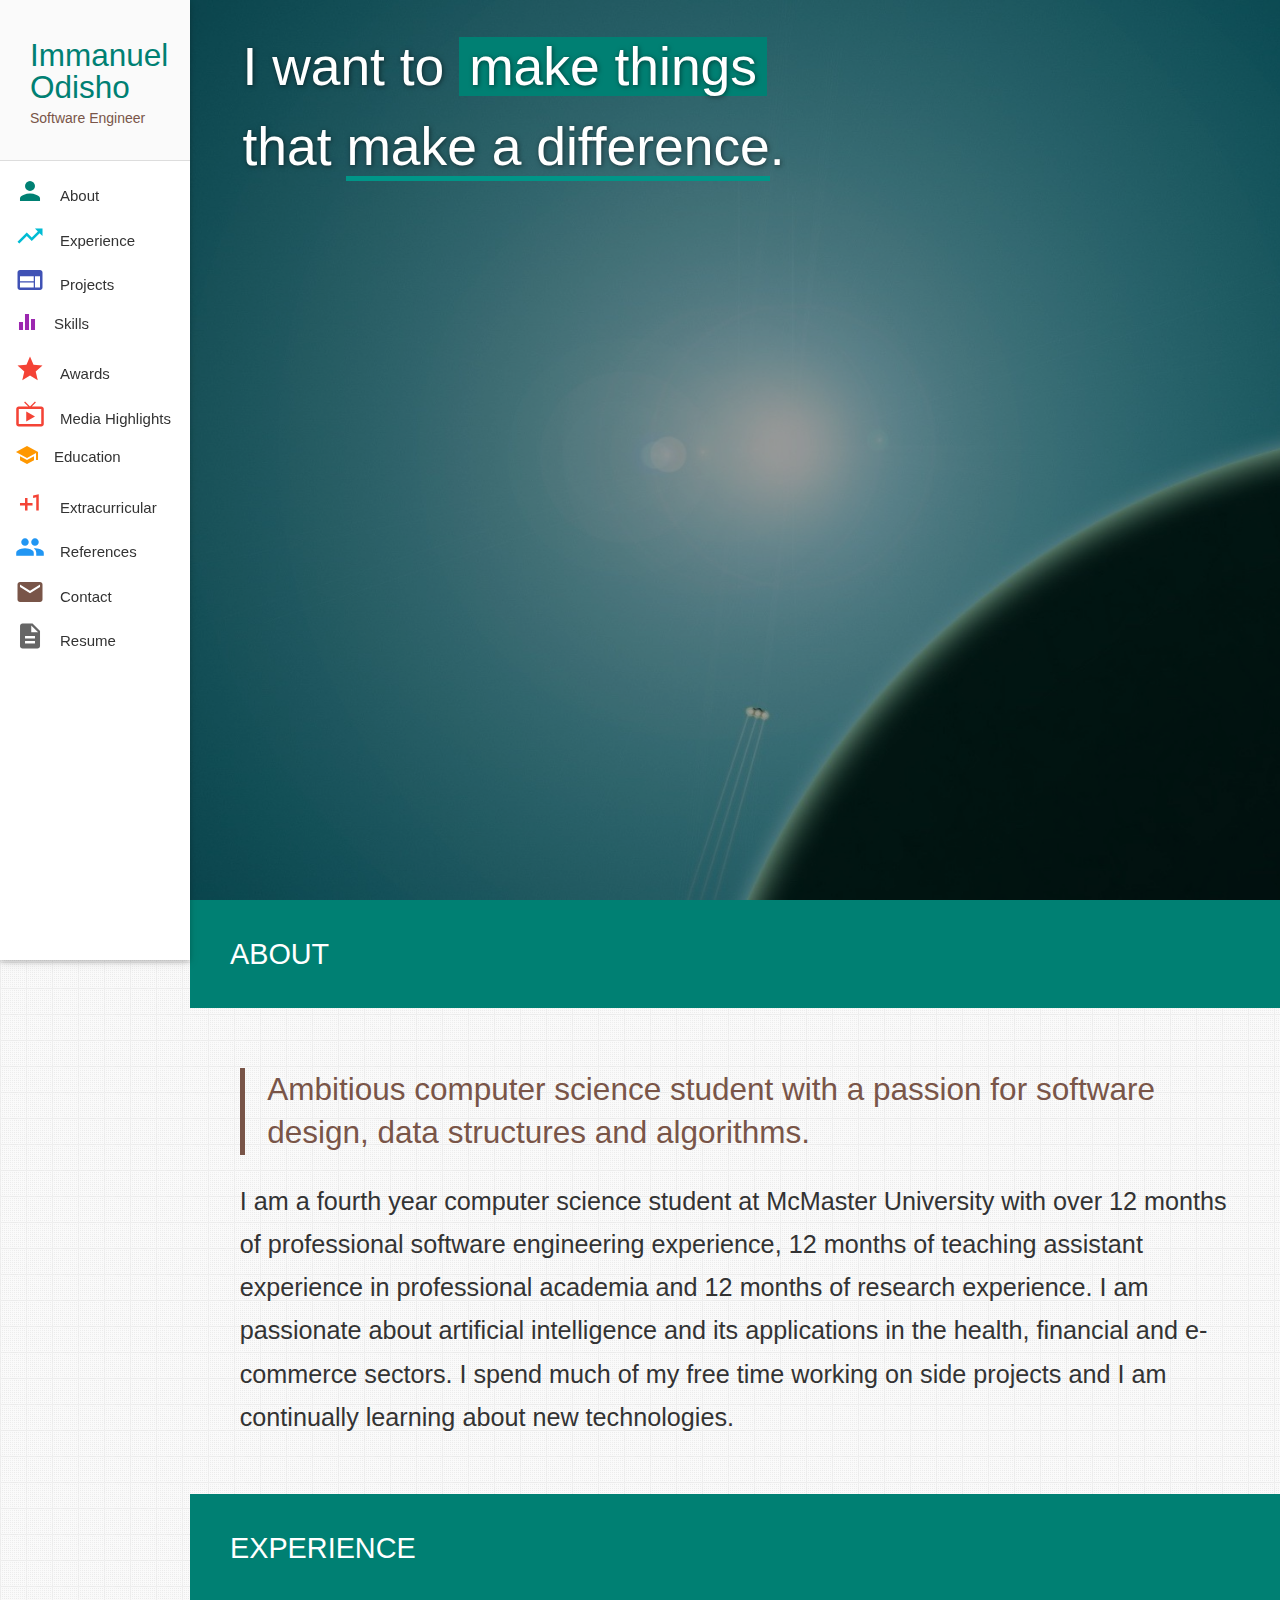
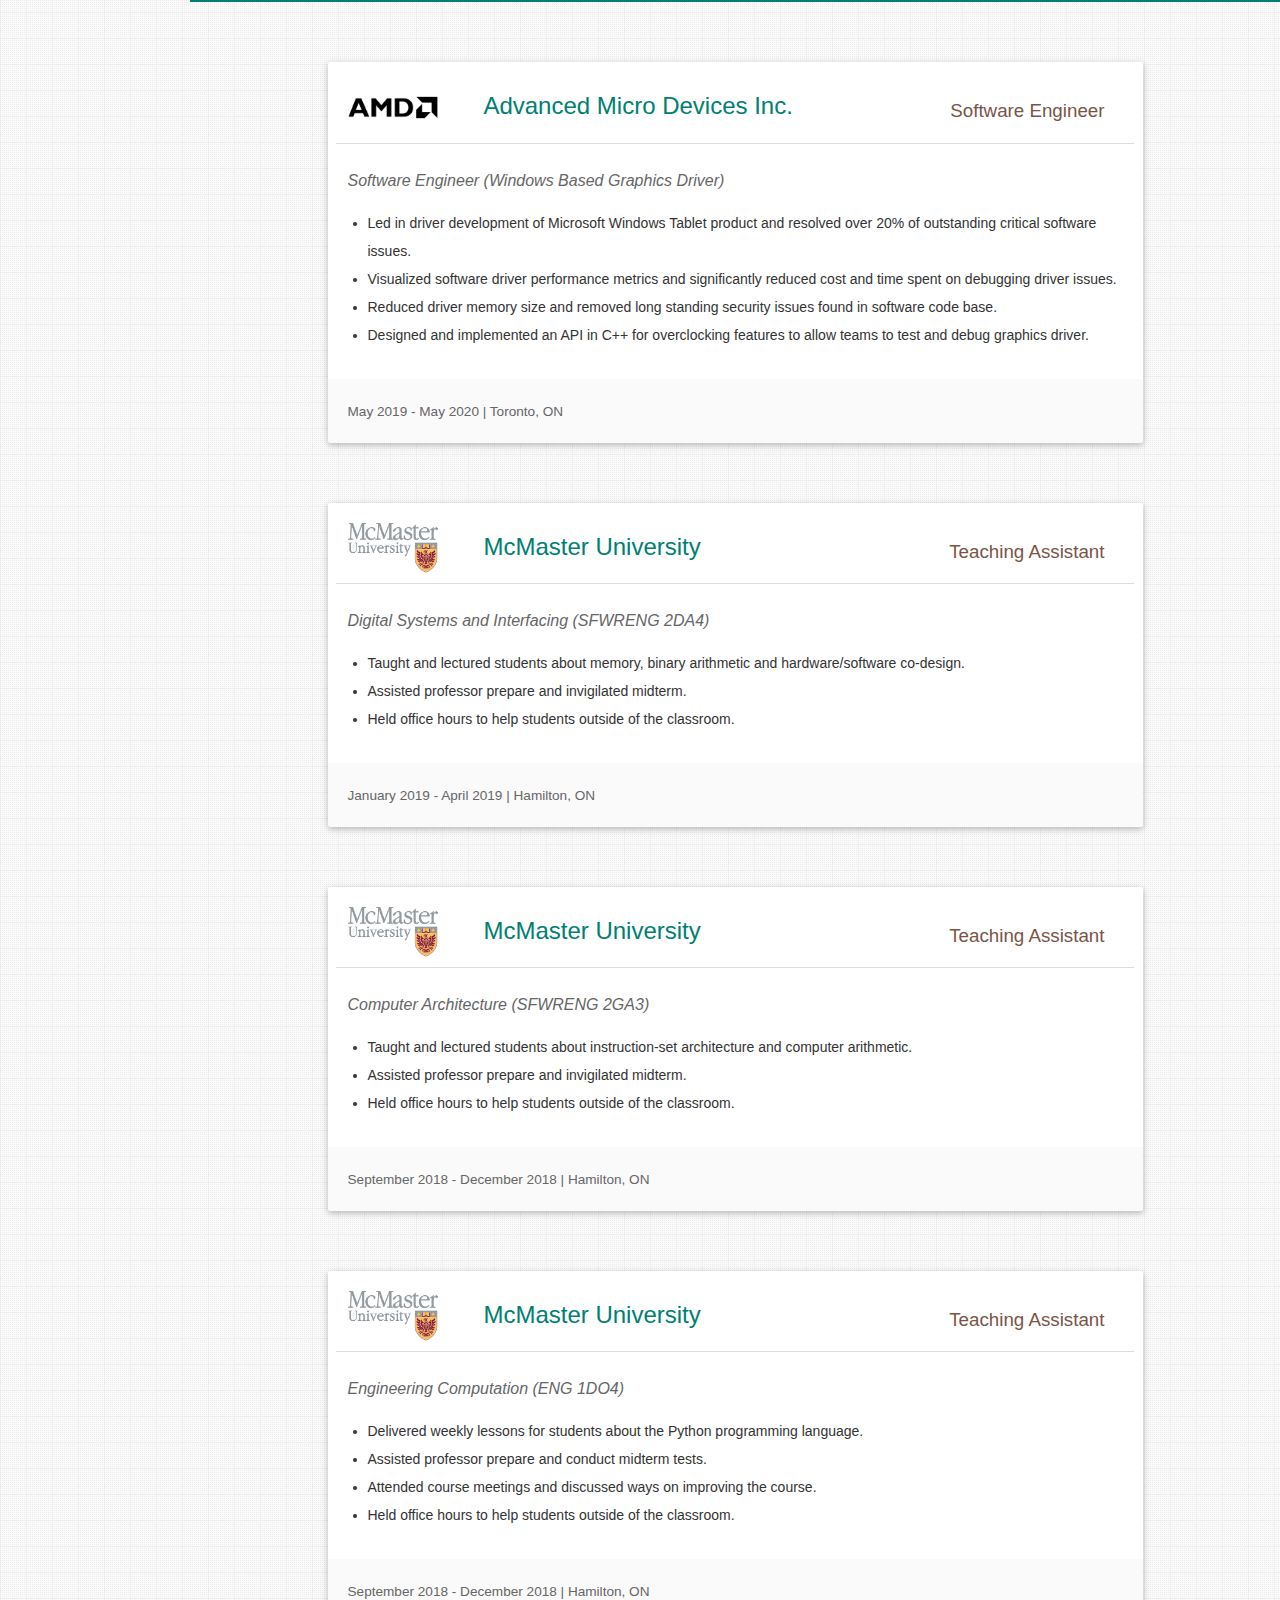
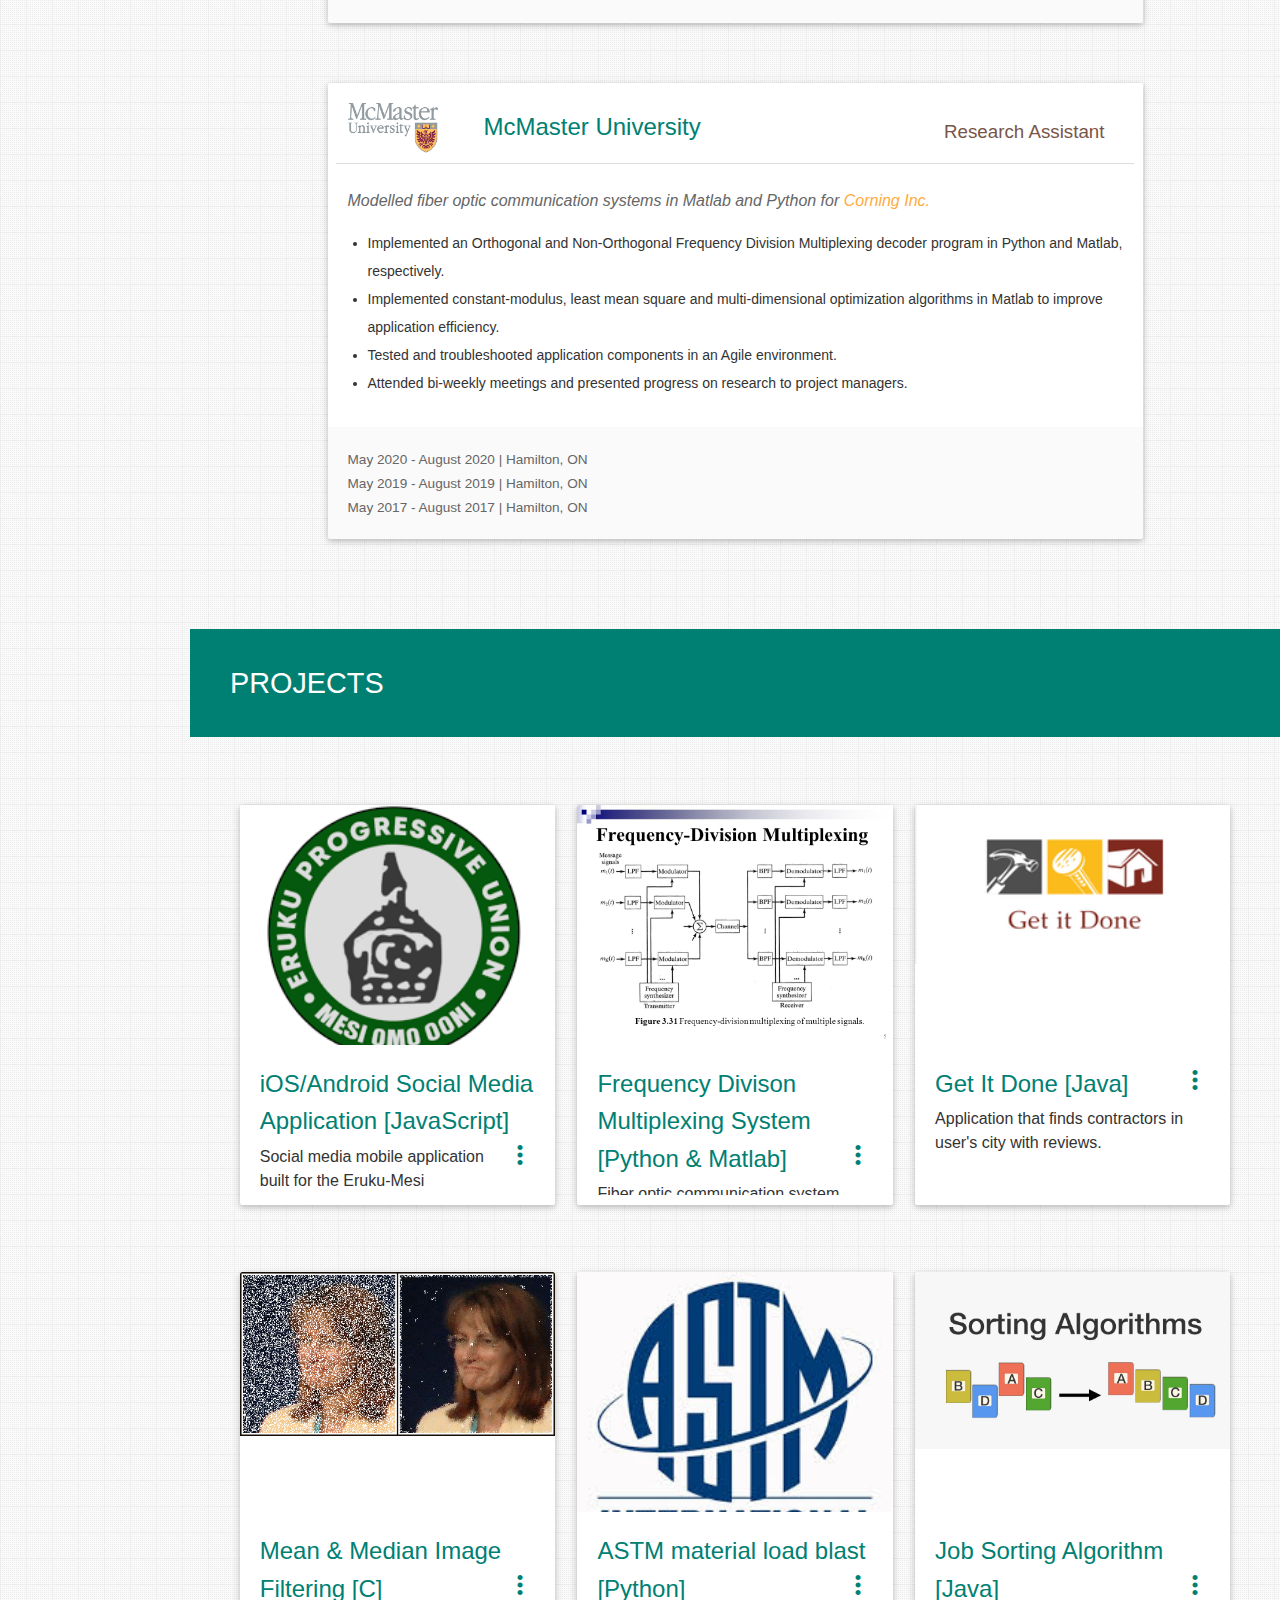
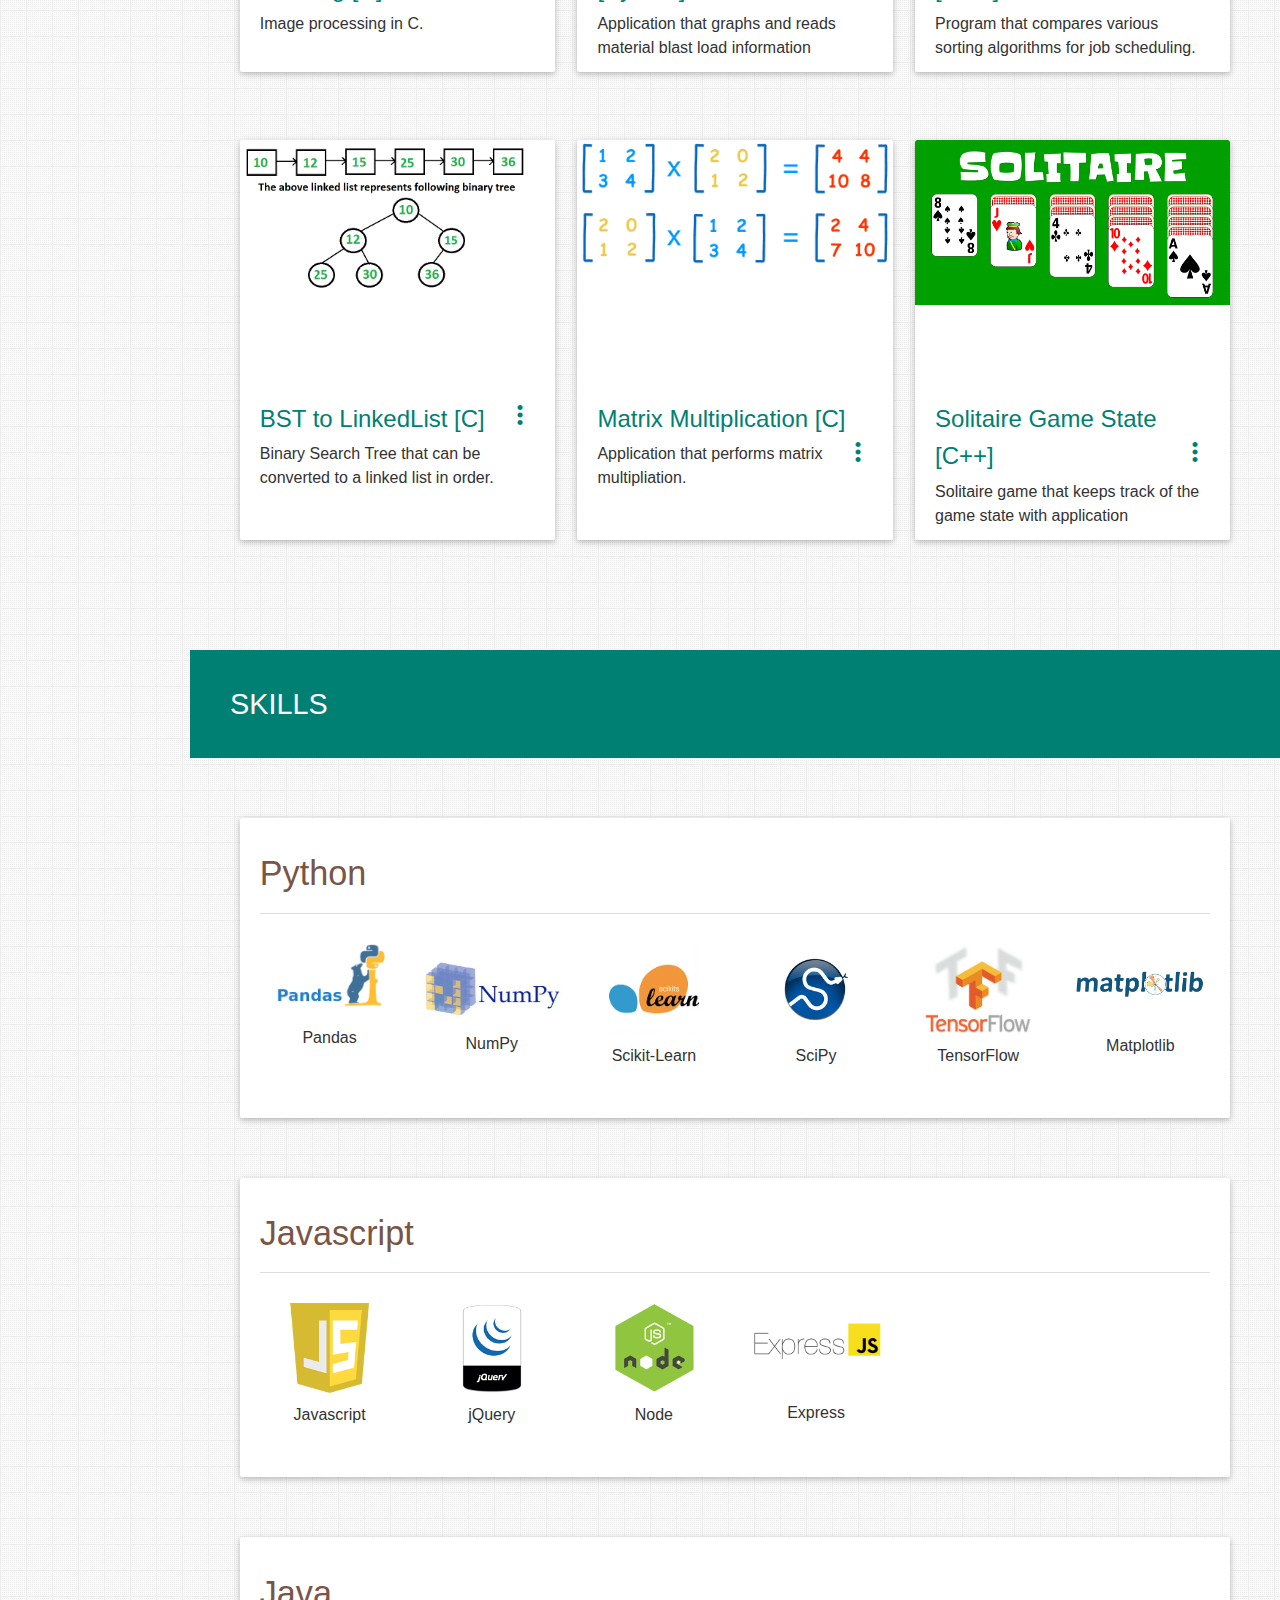
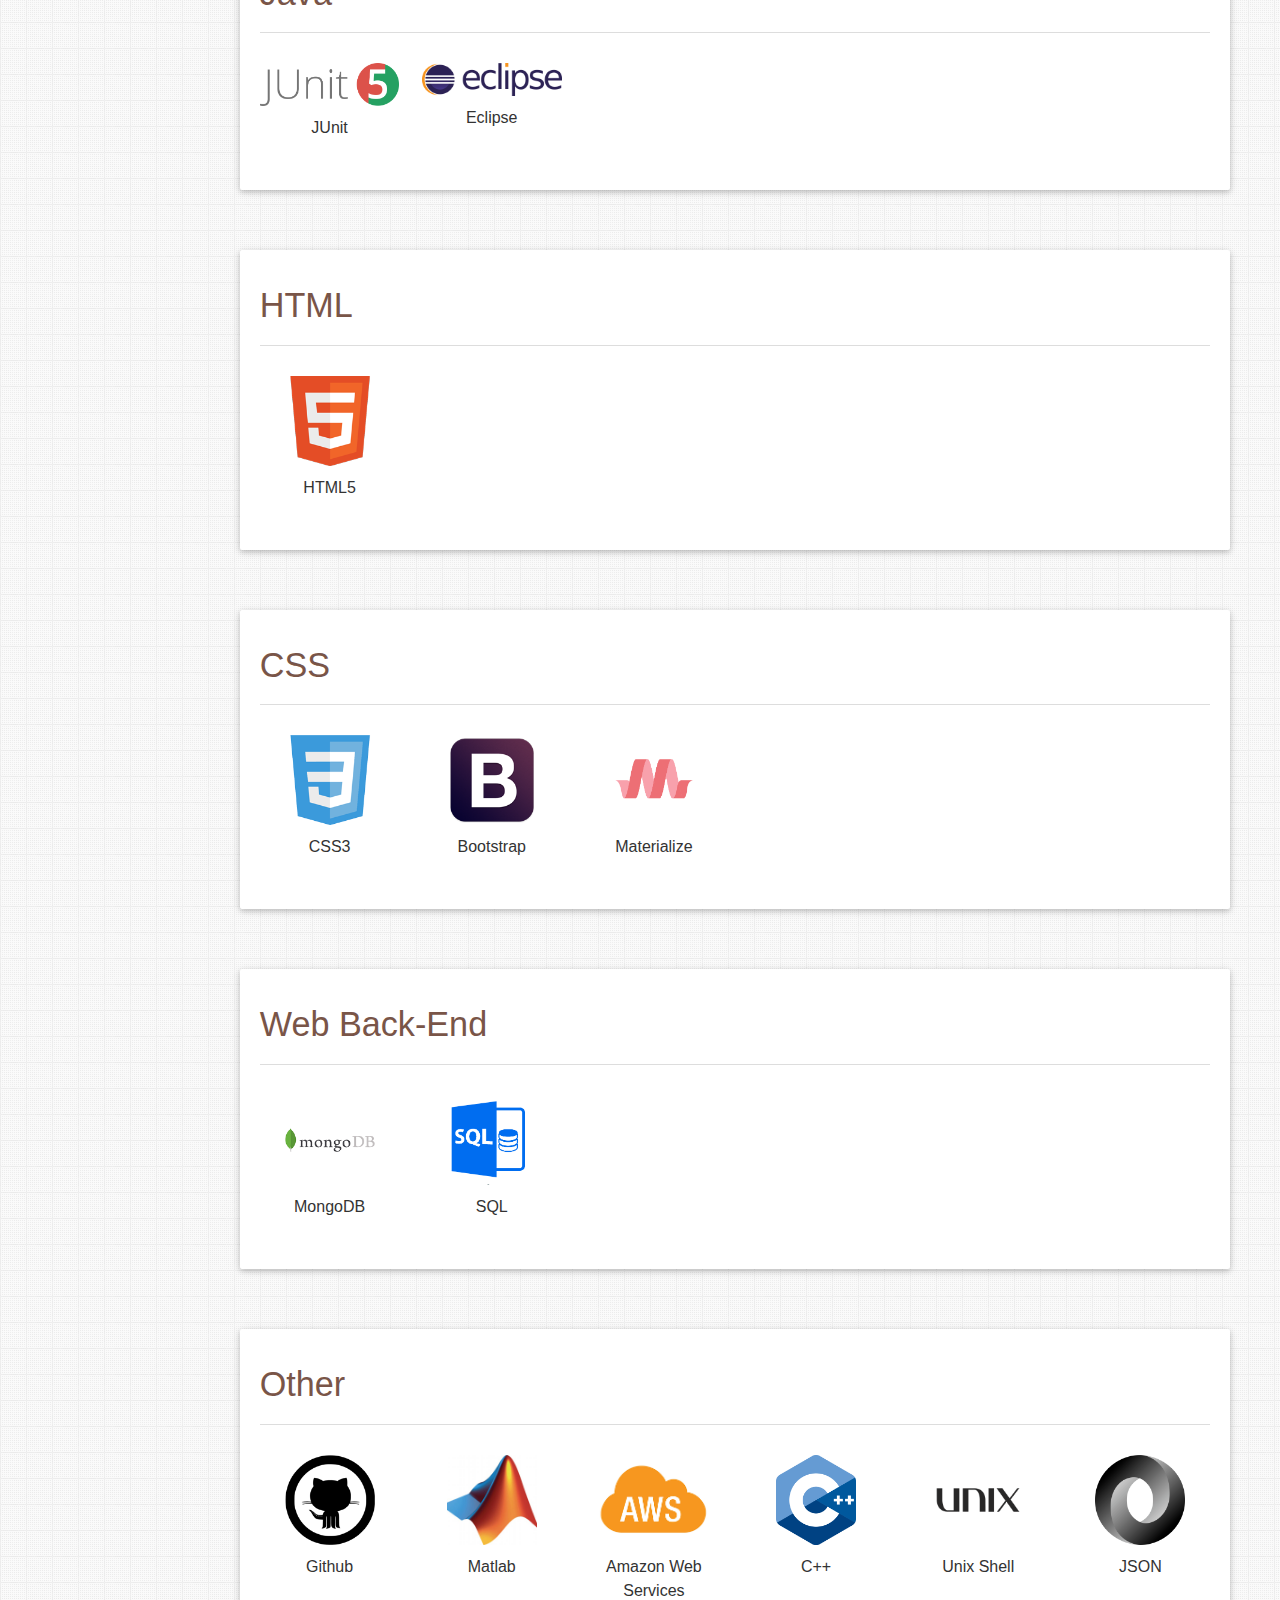
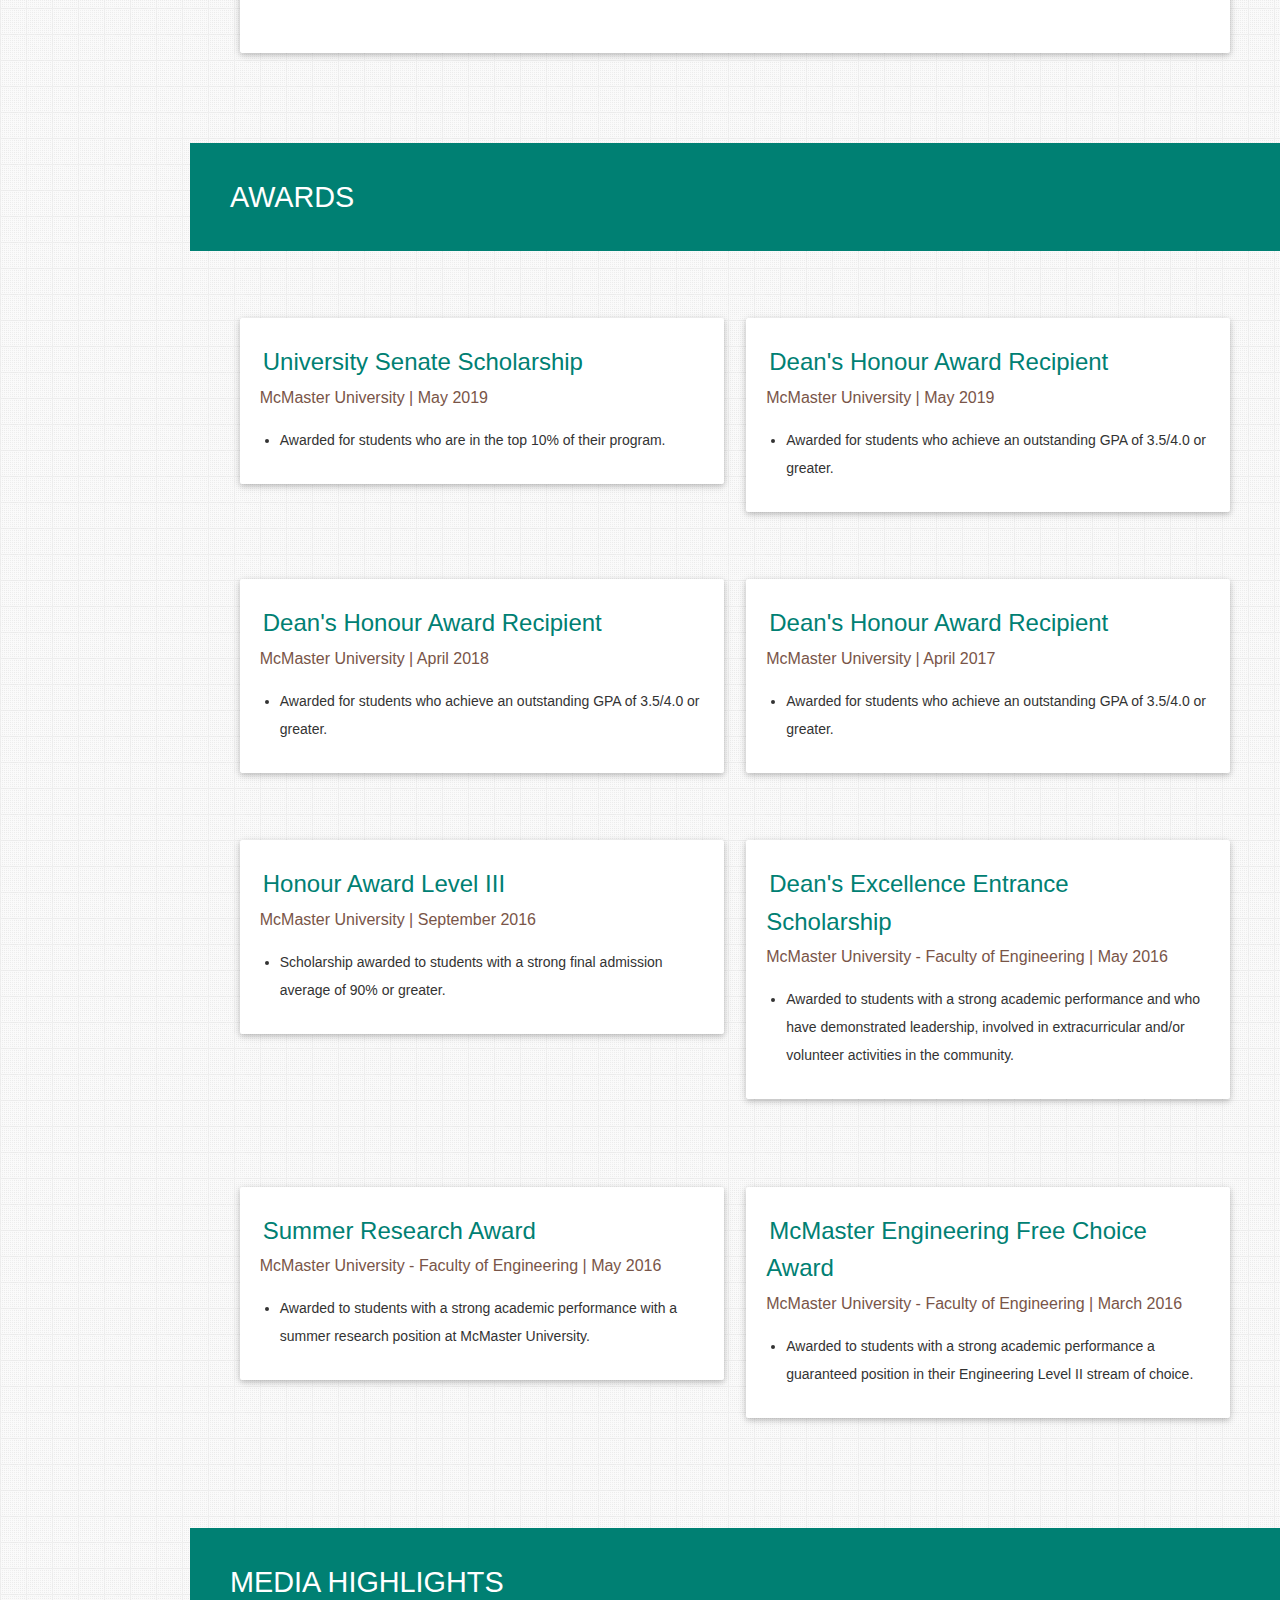
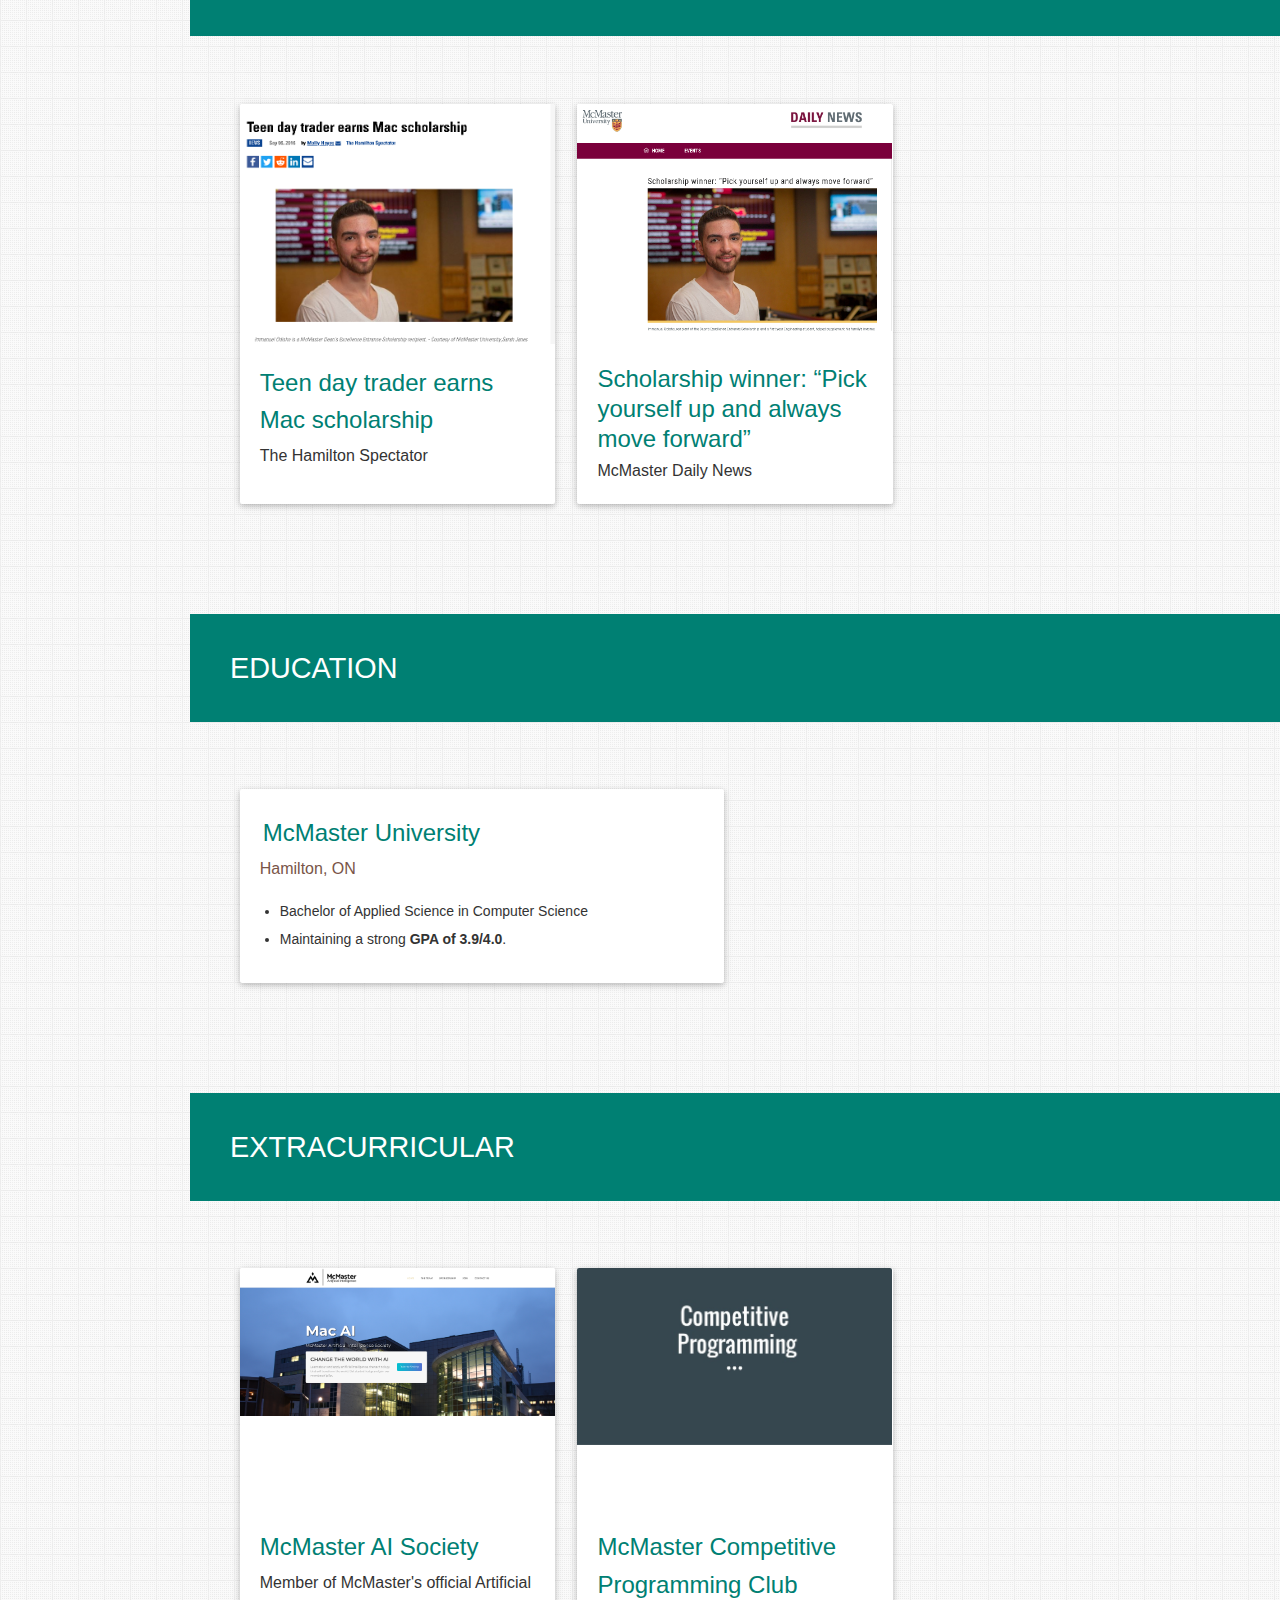
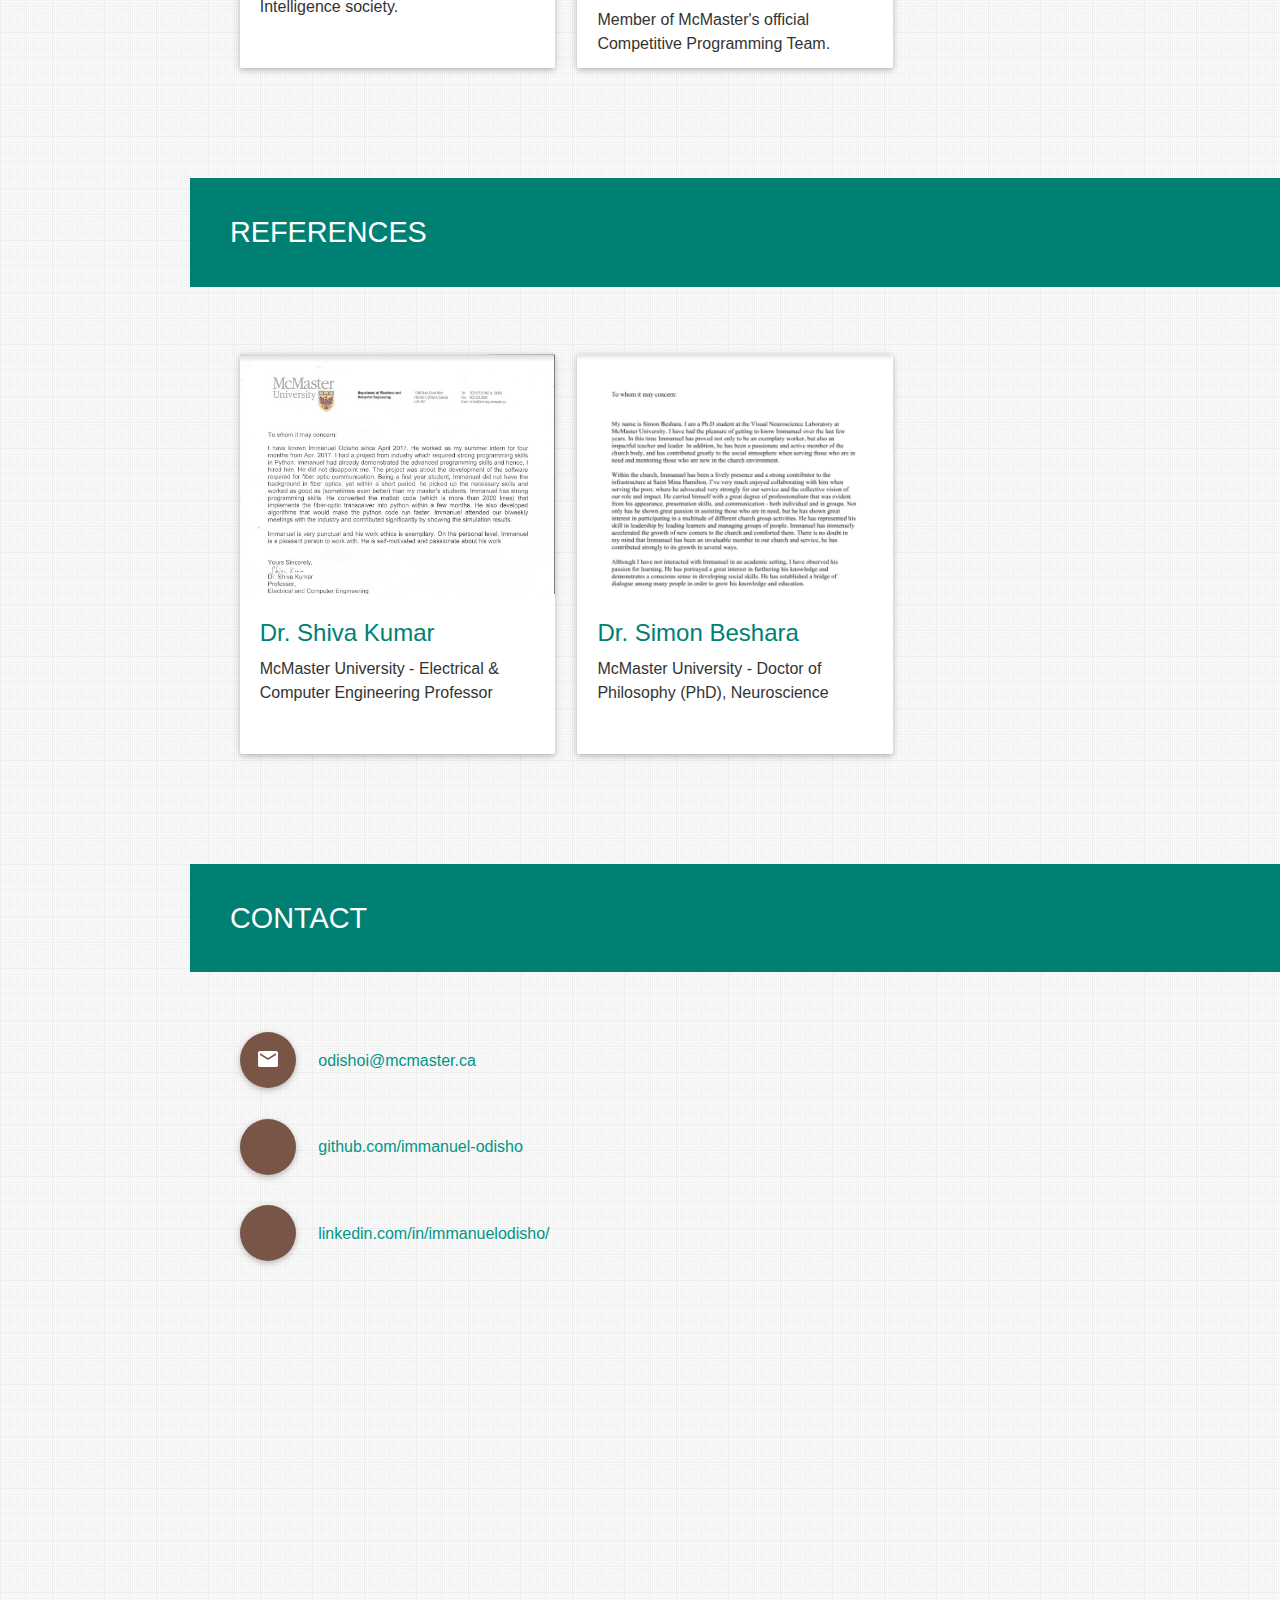
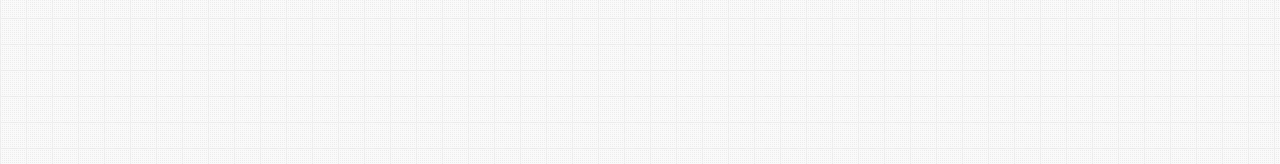
==== commit 9a059435: "relative paths added for security SSL" ====
--- a/public/index.html
+++ b/public/index.html
@@ -541,7 +541,7 @@
             <!-- MCP -->
             <div class="col s12 m6 l4">
               <div class="card medium">
-                <div class="card-image waves-effect waves-block waves-light"><a href="https://dailynews.mcmaster.ca/article/scholarship-winner-pick-yourself-up-and-always-move-forward/"><img alt="Competitive Pro" src="http://immanuelodisho.com/static/img/macnews.png" class="activator"></a></div>
+                <div class="card-image waves-effect waves-block waves-light"><a href="https://dailynews.mcmaster.ca/article/scholarship-winner-pick-yourself-up-and-always-move-forward/"><img alt="Competitive Pro" src="./static/img/macnews.png" class="activator"></a></div>
                 <div class="card-content"><a href="https://dailynews.mcmaster.ca/article/scholarship-winner-pick-yourself-up-and-always-move-forward/"><span id="macnews-card" class="card-title activator teal-text hoverline">Scholarship winner: “Pick yourself up and always move forward”</a></span>
                   <p>McMaster Daily News</p>
                 </div>
@@ -575,7 +575,7 @@
             <!-- Mac AI-->
             <div class="col s12 m6 l4">
               <div class="card medium">
-                <div class="card-image waves-effect waves-block waves-light"><a href = "http://mcmasterai.com/"><img alt="Screenshot of McMaster AI homepage" src="http://immanuelodisho.com/static/img/macai.png" class="activator"></a></div>
+                <div class="card-image waves-effect waves-block waves-light"><a href = "http://mcmasterai.com/"><img alt="Screenshot of McMaster AI homepage" src="./static/img/macai.png" class="activator"></a></div>
                 <div class="card-content"><a href="http://mcmasterai.com/"><span class="card-title activator teal-text hoverline">McMaster AI Society</span></a>
                   <p>Member of McMaster's official Artificial Intelligence society.</p>
                 </div>
@@ -600,7 +600,7 @@
             <!-- Dr Kumar-->
             <div class="col s12 m6 l4">
               <div class="card medium">
-                <div class="card-image waves-effect waves-block waves-light"><a href = "https://drive.google.com/file/d/1zymelBlhy-R6DwyqbgHw_he0mcM-LrGK/view?usp=sharing"><img alt="Screenshot of reference letter" src="http://immanuelodisho.com/static/img/reference.png" class="activator"></a></div>
+                <div class="card-image waves-effect waves-block waves-light"><a href = "https://drive.google.com/file/d/1zymelBlhy-R6DwyqbgHw_he0mcM-LrGK/view?usp=sharing"><img alt="Screenshot of reference letter" src="./static/img/reference.png" class="activator"></a></div>
                 <div class="card-content"><a href="https://drive.google.com/file/d/1zymelBlhy-R6DwyqbgHw_he0mcM-LrGK/view?usp=sharing"><span class="card-title activator teal-text hoverline">Dr. Shiva Kumar</span></a>
                   <p>McMaster University - Electrical & Computer Engineering Professor</p>
                 </div>
@@ -608,7 +608,7 @@
             </div>
             <div class="col s12 m6 l4">
               <div class="card medium">
-                <div class="card-image waves-effect waves-block waves-light"><a href = "https://drive.google.com/file/d/1HWLOlv9vs_ZGbJqs7SFgola24i1lFgcu/view?usp=sharing"><img alt="Screenshot of reference letter" src="http://immanuelodisho.com/static/img/simon2.png" class="activator"></a></div>
+                <div class="card-image waves-effect waves-block waves-light"><a href = "https://drive.google.com/file/d/1HWLOlv9vs_ZGbJqs7SFgola24i1lFgcu/view?usp=sharing"><img alt="Screenshot of reference letter" src="./static/img/simon2.png" class="activator"></a></div>
                 <div class="card-content"><a href="https://drive.google.com/file/d/1HWLOlv9vs_ZGbJqs7SFgola24i1lFgcu/view?usp=sharing"><span class="card-title activator teal-text hoverline">Dr. Simon Beshara</span></a>
                   <p>McMaster University - Doctor of Philosophy (PhD), Neuroscience</p>
                 </div>
